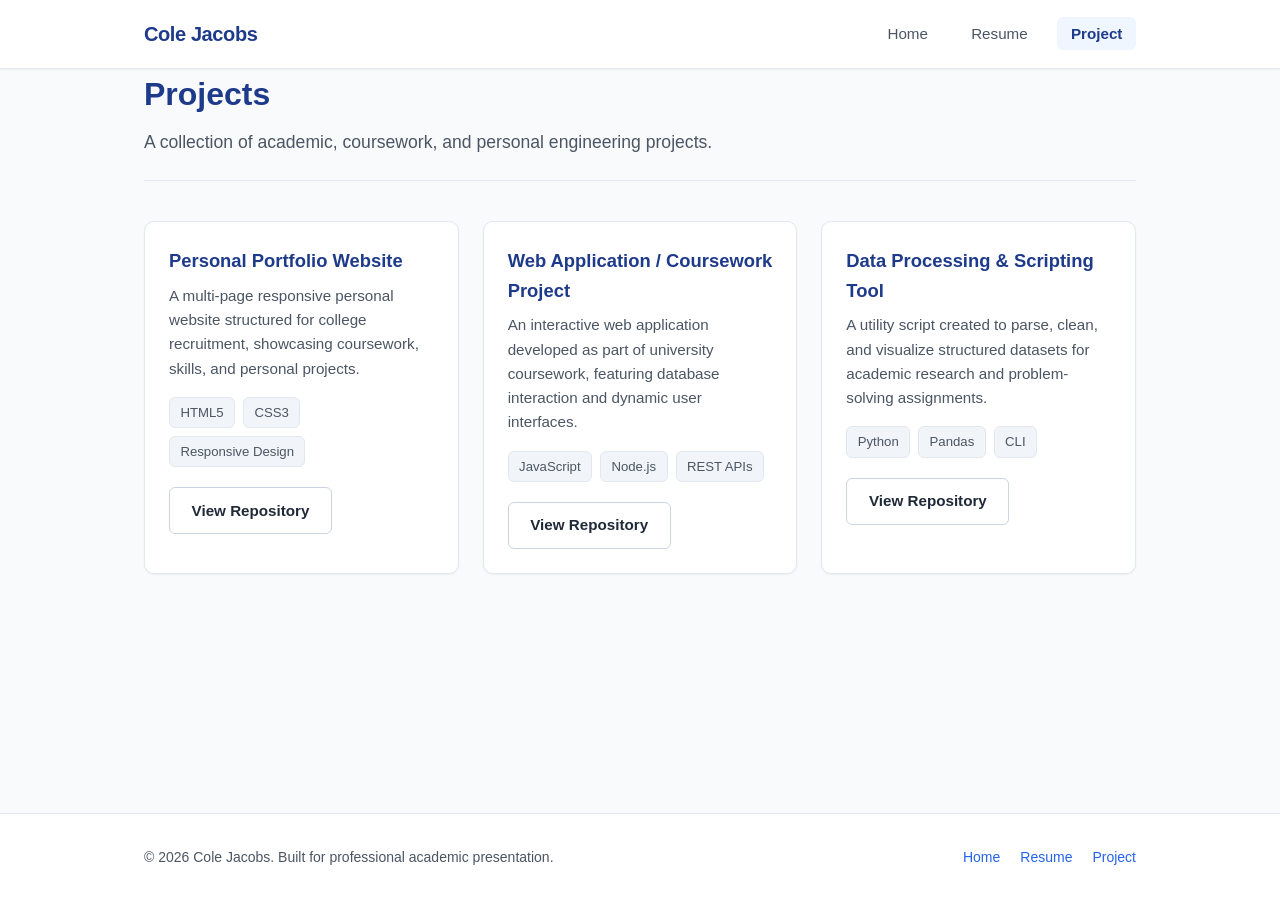
==== project.html @ 576747cd "Initial commit: basic structure for personal website" ====
<!DOCTYPE html>
<html lang="en">
<head>
  <meta charset="UTF-8">
  <meta name="viewport" content="width=device-width, initial-scale=1.0">
  <meta name="description" content="Projects and Portfolio of Cole Jacobs - Academic and personal projects.">
  <title>Projects | Cole Jacobs</title>
  <link rel="stylesheet" href="styles.css">
</head>
<body>

  <!-- Site Navigation Header -->
  <header class="site-header">
    <div class="container nav-container">
      <a href="index.html" class="site-logo">Cole Jacobs</a>
      <nav class="site-nav" aria-label="Main Navigation">
        <ul>
          <li><a href="index.html" class="nav-link">Home</a></li>
          <li><a href="resume.html" class="nav-link">Resume</a></li>
          <li><a href="project.html" class="nav-link active">Project</a></li>
        </ul>
      </nav>
    </div>
  </header>

  <!-- Main Content Area -->
  <main class="container">

    <!-- Page Header Intro -->
    <header class="page-intro">
      <h1>Projects</h1>
      <p>A collection of academic, coursework, and personal engineering projects.</p>
    </header>

    <!-- Projects Grid Section -->
    <section class="section">
      <div class="card-grid">

        <!-- Project 1 -->
        <article class="card">
          <h3>Personal Portfolio Website</h3>
          <p>
            A multi-page responsive personal website structured for college recruitment, showcasing coursework, skills, and personal projects.
          </p>
          <div class="skill-tags">
            <span class="badge">HTML5</span>
            <span class="badge">CSS3</span>
            <span class="badge">Responsive Design</span>
          </div>
          <div style="margin-top: 1.25rem;">
            <a href="https://github.com" target="_blank" rel="noopener noreferrer" class="btn btn-outline">View Repository</a>
          </div>
        </article>

        <!-- Project 2 -->
        <article class="card">
          <h3>Web Application / Coursework Project</h3>
          <p>
            An interactive web application developed as part of university coursework, featuring database interaction and dynamic user interfaces.
          </p>
          <div class="skill-tags">
            <span class="badge">JavaScript</span>
            <span class="badge">Node.js</span>
            <span class="badge">REST APIs</span>
          </div>
          <div style="margin-top: 1.25rem;">
            <a href="https://github.com" target="_blank" rel="noopener noreferrer" class="btn btn-outline">View Repository</a>
          </div>
        </article>

        <!-- Project 3 -->
        <article class="card">
          <h3>Data Processing & Scripting Tool</h3>
          <p>
            A utility script created to parse, clean, and visualize structured datasets for academic research and problem-solving assignments.
          </p>
          <div class="skill-tags">
            <span class="badge">Python</span>
            <span class="badge">Pandas</span>
            <span class="badge">CLI</span>
          </div>
          <div style="margin-top: 1.25rem;">
            <a href="https://github.com" target="_blank" rel="noopener noreferrer" class="btn btn-outline">View Repository</a>
          </div>
        </article>

      </div>
    </section>

  </main>

  <!-- Site Footer -->
  <footer class="site-footer">
    <div class="container footer-content">
      <p>&copy; 2026 Cole Jacobs. Built for professional academic presentation.</p>
      <ul class="footer-links">
        <li><a href="index.html">Home</a></li>
        <li><a href="resume.html">Resume</a></li>
        <li><a href="project.html">Project</a></li>
      </ul>
    </div>
  </footer>

</body>
</html>
---- styles.css ----
/* ==========================================================================
   Base & Design Tokens
   ========================================================================== */
:root {
  --color-primary: #1e3a8a;       /* Deep Navy */
  --color-primary-hover: #1d4ed8;
  --color-accent: #2563eb;        /* Royal Blue */
  --color-accent-subtle: #eff6ff;  /* Soft Blue Tint */
  --color-text-main: #1f2937;     /* Slate Dark */
  --color-text-muted: #4b5563;    /* Slate Gray */
  --color-bg-body: #f8fafc;       /* Light Slate */
  --color-bg-surface: #ffffff;    /* Card Surface */
  --color-border: #e2e8f0;        /* Subtle Border */
  --color-border-hover: #cbd5e1;

  --font-family: -apple-system, BlinkMacSystemFont, "Segoe UI", Roboto, "Helvetica Neue", Arial, sans-serif;
  
  --max-width: 1040px;
  --border-radius-sm: 6px;
  --border-radius-md: 10px;
  --border-radius-lg: 16px;
  
  --shadow-sm: 0 1px 2px 0 rgba(0, 0, 0, 0.05);
  --shadow-md: 0 4px 6px -1px rgba(0, 0, 0, 0.08), 0 2px 4px -2px rgba(0, 0, 0, 0.06);
  --shadow-lg: 0 10px 15px -3px rgba(0, 0, 0, 0.08), 0 4px 6px -4px rgba(0, 0, 0, 0.04);
  
  --transition: all 0.2s ease-in-out;
}

/* ==========================================================================
   Reset & Global Styles
   ========================================================================== */
*, *::before, *::after {
  box-sizing: border-box;
  margin: 0;
  padding: 0;
}

body {
  font-family: var(--font-family);
  background-color: var(--color-bg-body);
  color: var(--color-text-main);
  line-height: 1.6;
  min-height: 100vh;
  display: flex;
  flex-direction: column;
}

a {
  color: var(--color-accent);
  text-decoration: none;
  transition: var(--transition);
}

a:hover {
  color: var(--color-primary-hover);
  text-decoration: underline;
}

img {
  max-width: 100%;
  display: block;
}

/* ==========================================================================
   Layout Containers
   ========================================================================== */
.container {
  width: 100%;
  max-width: var(--max-width);
  margin: 0 auto;
  padding: 0 1.5rem;
}

main {
  flex: 1;
  padding: 2.5rem 0 4rem;
}

/* ==========================================================================
   Navigation Bar
   ========================================================================== */
.site-header {
  background-color: var(--color-bg-surface);
  border-bottom: 1px solid var(--color-border);
  position: sticky;
  top: 0;
  z-index: 100;
  box-shadow: var(--shadow-sm);
}

.nav-container {
  display: flex;
  align-items: center;
  justify-content: space-between;
  height: 4.25rem;
}

.site-logo {
  font-size: 1.25rem;
  font-weight: 700;
  color: var(--color-primary);
  letter-spacing: -0.02em;
}

.site-logo:hover {
  text-decoration: none;
  color: var(--color-accent);
}

.site-nav ul {
  display: flex;
  list-style: none;
  gap: 1rem;
}

.nav-link {
  font-weight: 500;
  font-size: 0.95rem;
  color: var(--color-text-muted);
  padding: 0.5rem 0.85rem;
  border-radius: var(--border-radius-sm);
  transition: var(--transition);
}

.nav-link:hover {
  color: var(--color-primary);
  background-color: var(--color-accent-subtle);
  text-decoration: none;
}

.nav-link.active {
  color: var(--color-primary);
  background-color: var(--color-accent-subtle);
  font-weight: 600;
}

/* ==========================================================================
   Page Headers & Sections
   ========================================================================== */
.page-intro {
  margin-bottom: 2.5rem;
  padding-bottom: 1.5rem;
  border-bottom: 1px solid var(--color-border);
}

.page-intro h1 {
  font-size: 2rem;
  color: var(--color-primary);
  margin-bottom: 0.5rem;
}

.page-intro p {
  color: var(--color-text-muted);
  font-size: 1.1rem;
}

.section {
  margin-bottom: 3.5rem;
}

.section:last-of-type {
  margin-bottom: 1rem;
}

.section-header {
  margin-bottom: 1.5rem;
}

.section-title {
  font-size: 1.5rem;
  font-weight: 700;
  color: var(--color-primary);
  position: relative;
  display: inline-block;
}

.section-subtitle {
  color: var(--color-text-muted);
  font-size: 0.95rem;
  margin-top: 0.25rem;
}

/* ==========================================================================
   Hero / Profile Section
   ========================================================================== */
.hero-card {
  background: var(--color-bg-surface);
  border: 1px solid var(--color-border);
  border-radius: var(--border-radius-lg);
  padding: 2.5rem;
  display: flex;
  flex-direction: column;
  gap: 1.25rem;
  box-shadow: var(--shadow-sm);
}

.hero-tag {
  display: inline-block;
  align-self: flex-start;
  font-size: 0.8rem;
  font-weight: 600;
  text-transform: uppercase;
  letter-spacing: 0.05em;
  color: var(--color-accent);
  background-color: var(--color-accent-subtle);
  padding: 0.25rem 0.75rem;
  border-radius: 999px;
}

.hero-title {
  font-size: 2.25rem;
  line-height: 1.2;
  font-weight: 800;
  color: var(--color-primary);
}

.hero-description {
  font-size: 1.125rem;
  color: var(--color-text-muted);
  max-width: 720px;
}

.hero-actions {
  display: flex;
  flex-wrap: wrap;
  gap: 0.85rem;
  margin-top: 0.5rem;
}

/* ==========================================================================
   Buttons
   ========================================================================== */
.btn {
  display: inline-flex;
  align-items: center;
  justify-content: center;
  font-weight: 600;
  font-size: 0.95rem;
  padding: 0.65rem 1.35rem;
  border-radius: var(--border-radius-sm);
  border: 1px solid transparent;
  cursor: pointer;
  transition: var(--transition);
  text-decoration: none;
}

.btn-primary {
  background-color: var(--color-primary);
  color: #ffffff;
}

.btn-primary:hover {
  background-color: var(--color-primary-hover);
  color: #ffffff;
  text-decoration: none;
}

.btn-outline {
  background-color: transparent;
  border-color: var(--color-border-hover);
  color: var(--color-text-main);
}

.btn-outline:hover {
  background-color: #f1f5f9;
  border-color: var(--color-text-muted);
  text-decoration: none;
}

/* ==========================================================================
   Grid & Card Layouts
   ========================================================================== */
.card-grid {
  display: grid;
  grid-template-columns: repeat(auto-fit, minmax(280px, 1fr));
  gap: 1.5rem;
}

.card {
  background-color: var(--color-bg-surface);
  border: 1px solid var(--color-border);
  border-radius: var(--border-radius-md);
  padding: 1.5rem;
  box-shadow: var(--shadow-sm);
  transition: var(--transition);
}

.card:hover {
  border-color: var(--color-border-hover);
  box-shadow: var(--shadow-md);
}

.card h3 {
  font-size: 1.15rem;
  color: var(--color-primary);
  margin-bottom: 0.5rem;
}

.card p {
  color: var(--color-text-muted);
  font-size: 0.95rem;
  margin-bottom: 1rem;
}

/* Skills Badges */
.skill-tags {
  display: flex;
  flex-wrap: wrap;
  gap: 0.5rem;
  margin-top: 0.75rem;
}

.badge {
  display: inline-block;
  font-size: 0.825rem;
  font-weight: 500;
  padding: 0.25rem 0.65rem;
  background-color: #f1f5f9;
  color: var(--color-text-muted);
  border: 1px solid var(--color-border);
  border-radius: var(--border-radius-sm);
}

/* ==========================================================================
   Timeline / Experience Cards
   ========================================================================== */
.timeline {
  display: flex;
  flex-direction: column;
  gap: 1.25rem;
}

.timeline-item {
  background: var(--color-bg-surface);
  border: 1px solid var(--color-border);
  border-radius: var(--border-radius-md);
  padding: 1.5rem;
  box-shadow: var(--shadow-sm);
}

.timeline-header {
  display: flex;
  justify-content: space-between;
  align-items: flex-start;
  flex-wrap: wrap;
  gap: 0.5rem;
  margin-bottom: 0.5rem;
}

.timeline-role {
  font-size: 1.1rem;
  font-weight: 700;
  color: var(--color-primary);
}

.timeline-company {
  font-size: 0.95rem;
  font-weight: 500;
  color: var(--color-accent);
}

.timeline-period {
  font-size: 0.85rem;
  color: var(--color-text-muted);
  background-color: #f8fafc;
  padding: 0.2rem 0.5rem;
  border-radius: var(--border-radius-sm);
  border: 1px solid var(--color-border);
}

.timeline-item ul {
  padding-left: 1.25rem;
  margin-top: 0.5rem;
  color: var(--color-text-muted);
  font-size: 0.95rem;
}

.timeline-item li {
  margin-bottom: 0.35rem;
}

/* ==========================================================================
   Contact Section
   ========================================================================== */
.contact-container {
  display: grid;
  grid-template-columns: repeat(auto-fit, minmax(240px, 1fr));
  gap: 1.25rem;
}

.contact-card {
  background: var(--color-bg-surface);
  border: 1px solid var(--color-border);
  border-radius: var(--border-radius-md);
  padding: 1.5rem;
  text-align: center;
  box-shadow: var(--shadow-sm);
}

.contact-card h3 {
  font-size: 1rem;
  color: var(--color-primary);
  margin-bottom: 0.25rem;
}

.contact-card p {
  font-size: 0.9rem;
  color: var(--color-text-muted);
  margin-bottom: 0.75rem;
}

/* ==========================================================================
   Footer
   ========================================================================== */
.site-footer {
  background-color: var(--color-bg-surface);
  border-top: 1px solid var(--color-border);
  padding: 2rem 0;
  margin-top: auto;
}

.footer-content {
  display: flex;
  justify-content: space-between;
  align-items: center;
  flex-wrap: wrap;
  gap: 1rem;
  font-size: 0.875rem;
  color: var(--color-text-muted);
}

.footer-links {
  display: flex;
  gap: 1.25rem;
  list-style: none;
}

/* ==========================================================================
   Responsive Breakpoints
   ========================================================================== */
@media (max-width: 640px) {
  .nav-container {
    flex-direction: column;
    height: auto;
    padding: 1rem 0;
    gap: 0.75rem;
  }

  .hero-card {
    padding: 1.5rem;
  }

  .hero-title {
    font-size: 1.75rem;
  }

  .timeline-header {
    flex-direction: column;
    align-items: flex-start;
  }

  .footer-content {
    flex-direction: column;
    text-align: center;
  }
}
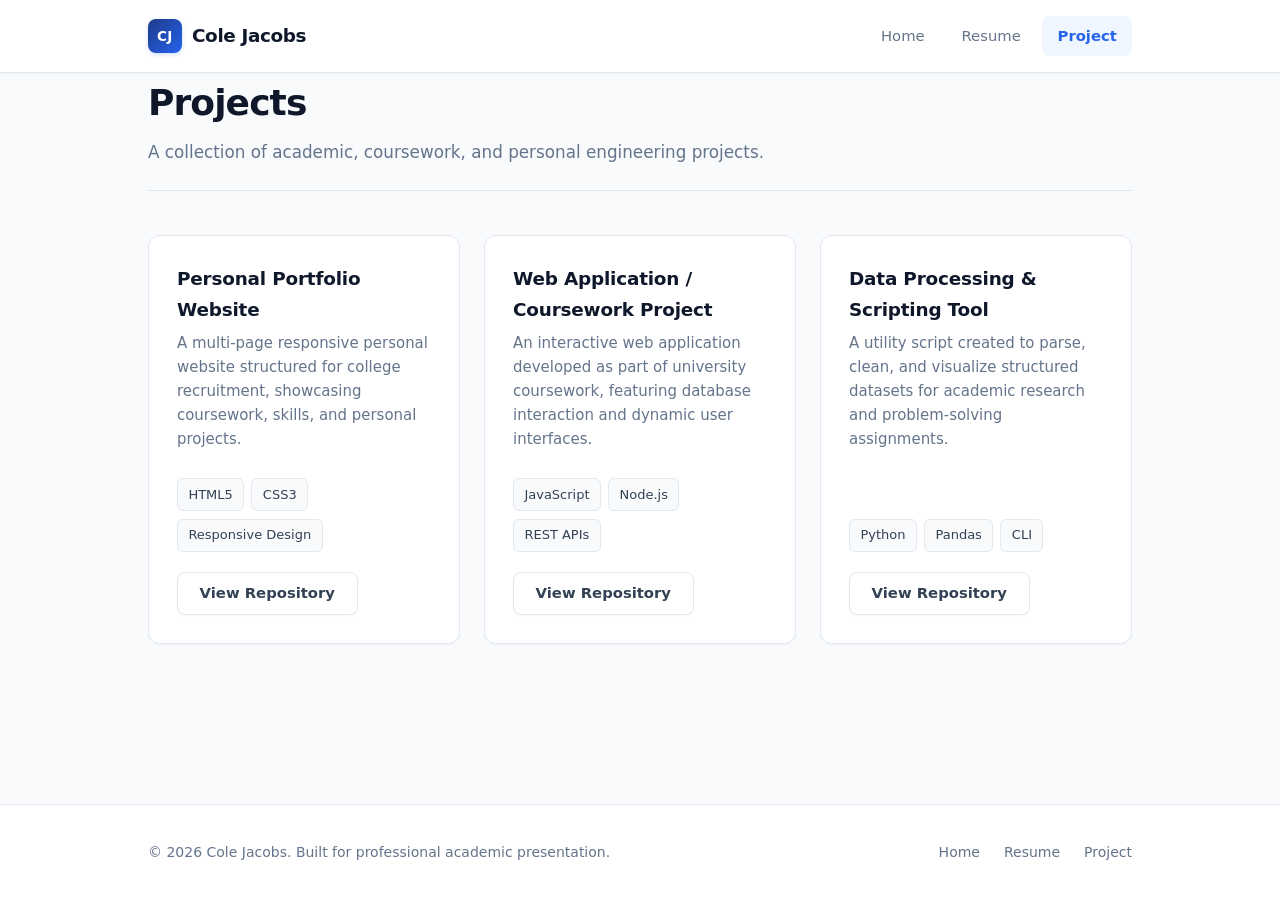
==== commit 43742ef7: "Improved website design and navigation" ====
--- a/project.html
+++ b/project.html
@@ -12,7 +12,10 @@
   <!-- Site Navigation Header -->
   <header class="site-header">
     <div class="container nav-container">
-      <a href="index.html" class="site-logo">Cole Jacobs</a>
+      <a href="index.html" class="site-logo">
+        <span class="logo-mark">CJ</span>
+        <span class="logo-text">Cole Jacobs</span>
+      </a>
       <nav class="site-nav" aria-label="Main Navigation">
         <ul>
           <li><a href="index.html" class="nav-link">Home</a></li>
--- a/styles.css
+++ b/styles.css
@@ -1,34 +1,52 @@
 /* ==========================================================================
-   Base & Design Tokens
+   Design Tokens & System Variables
    ========================================================================== */
 :root {
-  --color-primary: #1e3a8a;       /* Deep Navy */
-  --color-primary-hover: #1d4ed8;
-  --color-accent: #2563eb;        /* Royal Blue */
-  --color-accent-subtle: #eff6ff;  /* Soft Blue Tint */
-  --color-text-main: #1f2937;     /* Slate Dark */
-  --color-text-muted: #4b5563;    /* Slate Gray */
-  --color-bg-body: #f8fafc;       /* Light Slate */
-  --color-bg-surface: #ffffff;    /* Card Surface */
-  --color-border: #e2e8f0;        /* Subtle Border */
-  --color-border-hover: #cbd5e1;
-
-  --font-family: -apple-system, BlinkMacSystemFont, "Segoe UI", Roboto, "Helvetica Neue", Arial, sans-serif;
-  
+  /* Color Palette: Professional Deep Slate & Royal Navy */
+  --color-primary: #0f172a;           /* Deep Slate 900 for high-contrast headings */
+  --color-primary-brand: #1e3a8a;     /* Executive Navy */
+  --color-primary-hover: #1e40af;     /* Hover State */
+  --color-accent: #2563eb;            /* Modern Royal Blue */
+  --color-accent-hover: #1d4ed8;
+  --color-accent-subtle: #eff6ff;     /* Soft Blue Tint */
+  --color-accent-border: #bfdbfe;     /* Light Blue Border */
+  --color-status-active: #10b981;     /* Emerald Green */
+
+  /* Neutral Text & Surface Tones */
+  --color-text-main: #334155;         /* Slate 700 - Highly readable body */
+  --color-text-muted: #64748b;        /* Slate 500 - Secondary text */
+  --color-text-light: #94a3b8;        /* Slate 400 - Tertiary text */
+  --color-bg-body: #f8fafc;           /* Slate 50 - Fresh, subtle off-white */
+  --color-bg-surface: #ffffff;        /* Pure white for cards */
+  --color-bg-surface-subtle: #f1f5f9;  /* Slate 100 for tags/pills */
+  --color-border: #e2e8f0;            /* Slate 200 - Crisp borders */
+  --color-border-hover: #cbd5e1;      /* Slate 300 */
+
+  /* Typography Stack */
+  --font-family: system-ui, -apple-system, BlinkMacSystemFont, "Segoe UI", Roboto, "Inter", "Helvetica Neue", Arial, sans-serif;
+
+  /* Layout & Geometry */
   --max-width: 1040px;
-  --border-radius-sm: 6px;
-  --border-radius-md: 10px;
-  --border-radius-lg: 16px;
-  
-  --shadow-sm: 0 1px 2px 0 rgba(0, 0, 0, 0.05);
-  --shadow-md: 0 4px 6px -1px rgba(0, 0, 0, 0.08), 0 2px 4px -2px rgba(0, 0, 0, 0.06);
-  --shadow-lg: 0 10px 15px -3px rgba(0, 0, 0, 0.08), 0 4px 6px -4px rgba(0, 0, 0, 0.04);
-  
-  --transition: all 0.2s ease-in-out;
-}
-
-/* ==========================================================================
-   Reset & Global Styles
+  --border-radius-xs: 4px;
+  --border-radius-sm: 8px;
+  --border-radius-md: 12px;
+  --border-radius-lg: 18px;
+  --border-radius-full: 9999px;
+
+  /* Multi-Layered Natural Shadows */
+  --shadow-xs: 0 1px 2px 0 rgba(15, 23, 42, 0.04);
+  --shadow-sm: 0 1px 3px 0 rgba(15, 23, 42, 0.06), 0 1px 2px -1px rgba(15, 23, 42, 0.04);
+  --shadow-md: 0 4px 6px -1px rgba(15, 23, 42, 0.06), 0 2px 4px -2px rgba(15, 23, 42, 0.04);
+  --shadow-lg: 0 10px 15px -3px rgba(15, 23, 42, 0.06), 0 4px 6px -4px rgba(15, 23, 42, 0.03);
+  --shadow-hover: 0 12px 24px -4px rgba(15, 23, 42, 0.09), 0 4px 8px -3px rgba(15, 23, 42, 0.04);
+
+  /* Transitions */
+  --transition-fast: all 0.15s ease;
+  --transition: all 0.22s cubic-bezier(0.16, 1, 0.3, 1);
+}
+
+/* ==========================================================================
+   Reset & Global Base Styles
    ========================================================================== */
 *, *::before, *::after {
   box-sizing: border-box;
@@ -36,25 +54,37 @@
   padding: 0;
 }
 
+html {
+  scroll-behavior: smooth;
+  -webkit-text-size-adjust: 100%;
+}
+
 body {
   font-family: var(--font-family);
   background-color: var(--color-bg-body);
   color: var(--color-text-main);
-  line-height: 1.6;
+  line-height: 1.65;
   min-height: 100vh;
   display: flex;
   flex-direction: column;
+  -webkit-font-smoothing: antialiased;
+  -moz-osx-font-smoothing: grayscale;
+  text-rendering: optimizeLegibility;
 }
 
 a {
   color: var(--color-accent);
   text-decoration: none;
-  transition: var(--transition);
+  transition: var(--transition-fast);
 }
 
 a:hover {
   color: var(--color-primary-hover);
-  text-decoration: underline;
+}
+
+a:focus-visible, button:focus-visible {
+  outline: 2px solid var(--color-accent);
+  outline-offset: 2px;
 }
 
 img {
@@ -69,68 +99,95 @@
   width: 100%;
   max-width: var(--max-width);
   margin: 0 auto;
-  padding: 0 1.5rem;
+  padding: 0 1.75rem;
 }
 
 main {
   flex: 1;
-  padding: 2.5rem 0 4rem;
+  padding: 2.75rem 0 4.5rem;
 }
 
 /* ==========================================================================
    Navigation Bar
    ========================================================================== */
 .site-header {
-  background-color: var(--color-bg-surface);
+  background-color: rgba(255, 255, 255, 0.94);
+  backdrop-filter: blur(12px);
+  -webkit-backdrop-filter: blur(12px);
   border-bottom: 1px solid var(--color-border);
   position: sticky;
   top: 0;
   z-index: 100;
-  box-shadow: var(--shadow-sm);
+  box-shadow: 0 1px 3px rgba(15, 23, 42, 0.03);
+  transition: var(--transition);
 }
 
 .nav-container {
   display: flex;
   align-items: center;
   justify-content: space-between;
-  height: 4.25rem;
+  height: 4.5rem;
 }
 
 .site-logo {
-  font-size: 1.25rem;
+  display: inline-flex;
+  align-items: center;
+  gap: 0.65rem;
+  font-size: 1.15rem;
   font-weight: 700;
   color: var(--color-primary);
   letter-spacing: -0.02em;
+  text-decoration: none;
+  transition: var(--transition-fast);
 }
 
 .site-logo:hover {
-  text-decoration: none;
-  color: var(--color-accent);
+  color: var(--color-accent);
+  text-decoration: none;
+}
+
+.logo-mark {
+  display: inline-flex;
+  align-items: center;
+  justify-content: center;
+  width: 2.1rem;
+  height: 2.1rem;
+  background: linear-gradient(135deg, var(--color-primary-brand) 0%, var(--color-accent) 100%);
+  color: #ffffff;
+  font-size: 0.85rem;
+  font-weight: 700;
+  letter-spacing: 0.02em;
+  border-radius: var(--border-radius-sm);
+  box-shadow: 0 2px 4px rgba(37, 99, 235, 0.2);
+  flex-shrink: 0;
 }
 
 .site-nav ul {
   display: flex;
+  align-items: center;
   list-style: none;
-  gap: 1rem;
+  gap: 0.4rem;
 }
 
 .nav-link {
   font-weight: 500;
-  font-size: 0.95rem;
-  color: var(--color-text-muted);
-  padding: 0.5rem 0.85rem;
+  font-size: 0.925rem;
+  color: var(--color-text-muted);
+  padding: 0.5rem 0.95rem;
   border-radius: var(--border-radius-sm);
-  transition: var(--transition);
+  transition: var(--transition-fast);
+  display: inline-flex;
+  align-items: center;
 }
 
 .nav-link:hover {
   color: var(--color-primary);
-  background-color: var(--color-accent-subtle);
+  background-color: var(--color-bg-surface-subtle);
   text-decoration: none;
 }
 
 .nav-link.active {
-  color: var(--color-primary);
+  color: var(--color-accent);
   background-color: var(--color-accent-subtle);
   font-weight: 600;
 }
@@ -139,24 +196,26 @@
    Page Headers & Sections
    ========================================================================== */
 .page-intro {
-  margin-bottom: 2.5rem;
+  margin-bottom: 2.75rem;
   padding-bottom: 1.5rem;
   border-bottom: 1px solid var(--color-border);
 }
 
 .page-intro h1 {
-  font-size: 2rem;
-  color: var(--color-primary);
-  margin-bottom: 0.5rem;
+  font-size: 2.25rem;
+  font-weight: 800;
+  letter-spacing: -0.025em;
+  color: var(--color-primary);
+  margin-bottom: 0.4rem;
 }
 
 .page-intro p {
   color: var(--color-text-muted);
-  font-size: 1.1rem;
+  font-size: 1.05rem;
 }
 
 .section {
-  margin-bottom: 3.5rem;
+  margin-bottom: 4rem;
 }
 
 .section:last-of-type {
@@ -164,66 +223,96 @@
 }
 
 .section-header {
-  margin-bottom: 1.5rem;
+  margin-bottom: 1.75rem;
 }
 
 .section-title {
-  font-size: 1.5rem;
+  font-size: 1.625rem;
   font-weight: 700;
   color: var(--color-primary);
-  position: relative;
-  display: inline-block;
+  letter-spacing: -0.02em;
+  display: inline-flex;
+  align-items: center;
+  gap: 0.5rem;
 }
 
 .section-subtitle {
   color: var(--color-text-muted);
   font-size: 0.95rem;
-  margin-top: 0.25rem;
+  margin-top: 0.35rem;
 }
 
 /* ==========================================================================
    Hero / Profile Section
    ========================================================================== */
 .hero-card {
-  background: var(--color-bg-surface);
+  background: linear-gradient(150deg, #ffffff 0%, #ffffff 65%, #f4f8ff 100%);
   border: 1px solid var(--color-border);
   border-radius: var(--border-radius-lg);
-  padding: 2.5rem;
+  padding: 3.25rem 3rem;
   display: flex;
   flex-direction: column;
-  gap: 1.25rem;
+  gap: 1.35rem;
   box-shadow: var(--shadow-sm);
+  position: relative;
+  overflow: hidden;
+  transition: var(--transition);
+}
+
+.hero-card::after {
+  content: "";
+  position: absolute;
+  top: 0;
+  left: 0;
+  right: 0;
+  height: 3px;
+  background: linear-gradient(90deg, var(--color-primary-brand), var(--color-accent));
 }
 
 .hero-tag {
-  display: inline-block;
+  display: inline-flex;
+  align-items: center;
+  gap: 0.5rem;
   align-self: flex-start;
-  font-size: 0.8rem;
+  font-size: 0.775rem;
   font-weight: 600;
   text-transform: uppercase;
-  letter-spacing: 0.05em;
+  letter-spacing: 0.06em;
   color: var(--color-accent);
   background-color: var(--color-accent-subtle);
-  padding: 0.25rem 0.75rem;
-  border-radius: 999px;
+  border: 1px solid var(--color-accent-border);
+  padding: 0.35rem 0.85rem;
+  border-radius: var(--border-radius-full);
+}
+
+.status-dot {
+  width: 7px;
+  height: 7px;
+  border-radius: 50%;
+  background-color: var(--color-status-active);
+  display: inline-block;
+  box-shadow: 0 0 0 2px rgba(16, 185, 129, 0.25);
 }
 
 .hero-title {
-  font-size: 2.25rem;
-  line-height: 1.2;
+  font-size: clamp(2.1rem, 4vw, 2.85rem);
+  line-height: 1.15;
   font-weight: 800;
   color: var(--color-primary);
+  letter-spacing: -0.03em;
 }
 
 .hero-description {
   font-size: 1.125rem;
-  color: var(--color-text-muted);
-  max-width: 720px;
+  line-height: 1.7;
+  color: var(--color-text-muted);
+  max-width: 680px;
 }
 
 .hero-actions {
   display: flex;
   flex-wrap: wrap;
+  align-items: center;
   gap: 0.85rem;
   margin-top: 0.5rem;
 }
@@ -235,41 +324,60 @@
   display: inline-flex;
   align-items: center;
   justify-content: center;
+  gap: 0.45rem;
   font-weight: 600;
-  font-size: 0.95rem;
+  font-size: 0.925rem;
   padding: 0.65rem 1.35rem;
   border-radius: var(--border-radius-sm);
   border: 1px solid transparent;
   cursor: pointer;
   transition: var(--transition);
   text-decoration: none;
+  line-height: 1.4;
+  white-space: nowrap;
+}
+
+.btn svg {
+  flex-shrink: 0;
+  transition: transform 0.2s ease;
 }
 
 .btn-primary {
-  background-color: var(--color-primary);
+  background-color: var(--color-primary-brand);
   color: #ffffff;
+  box-shadow: 0 2px 4px rgba(30, 58, 138, 0.15);
 }
 
 .btn-primary:hover {
   background-color: var(--color-primary-hover);
   color: #ffffff;
   text-decoration: none;
+  transform: translateY(-1px);
+  box-shadow: 0 6px 12px rgba(30, 58, 138, 0.25);
+}
+
+.btn-primary:hover svg {
+  transform: translateX(2px);
 }
 
 .btn-outline {
-  background-color: transparent;
+  background-color: #ffffff;
+  border-color: var(--color-border);
+  color: var(--color-text-main);
+  box-shadow: var(--shadow-xs);
+}
+
+.btn-outline:hover {
+  background-color: var(--color-bg-surface-subtle);
   border-color: var(--color-border-hover);
-  color: var(--color-text-main);
-}
-
-.btn-outline:hover {
-  background-color: #f1f5f9;
-  border-color: var(--color-text-muted);
-  text-decoration: none;
-}
-
-/* ==========================================================================
-   Grid & Card Layouts
+  color: var(--color-primary);
+  text-decoration: none;
+  transform: translateY(-1px);
+  box-shadow: var(--shadow-sm);
+}
+
+/* ==========================================================================
+   Card Layouts & Skills Grid
    ========================================================================== */
 .card-grid {
   display: grid;
@@ -281,45 +389,71 @@
   background-color: var(--color-bg-surface);
   border: 1px solid var(--color-border);
   border-radius: var(--border-radius-md);
-  padding: 1.5rem;
-  box-shadow: var(--shadow-sm);
+  padding: 1.75rem;
+  box-shadow: var(--shadow-xs);
   transition: var(--transition);
+  display: flex;
+  flex-direction: column;
 }
 
 .card:hover {
   border-color: var(--color-border-hover);
-  box-shadow: var(--shadow-md);
+  box-shadow: var(--shadow-hover);
+  transform: translateY(-2px);
+}
+
+.card-icon {
+  width: 2.35rem;
+  height: 2.35rem;
+  display: inline-flex;
+  align-items: center;
+  justify-content: center;
+  background-color: var(--color-accent-subtle);
+  color: var(--color-accent);
+  border-radius: var(--border-radius-sm);
+  margin-bottom: 1.1rem;
 }
 
 .card h3 {
   font-size: 1.15rem;
-  color: var(--color-primary);
-  margin-bottom: 0.5rem;
+  font-weight: 700;
+  color: var(--color-primary);
+  margin-bottom: 0.45rem;
+  letter-spacing: -0.01em;
 }
 
 .card p {
   color: var(--color-text-muted);
-  font-size: 0.95rem;
-  margin-bottom: 1rem;
+  font-size: 0.935rem;
+  line-height: 1.6;
+  margin-bottom: 1.15rem;
 }
 
 /* Skills Badges */
 .skill-tags {
   display: flex;
   flex-wrap: wrap;
-  gap: 0.5rem;
-  margin-top: 0.75rem;
+  gap: 0.45rem;
+  margin-top: auto;
+  padding-top: 0.5rem;
 }
 
 .badge {
   display: inline-block;
-  font-size: 0.825rem;
+  font-size: 0.8125rem;
   font-weight: 500;
-  padding: 0.25rem 0.65rem;
+  padding: 0.3rem 0.65rem;
+  background-color: #f8fafc;
+  color: #334155;
+  border: 1px solid var(--color-border);
+  border-radius: 6px;
+  transition: var(--transition-fast);
+}
+
+.badge:hover {
   background-color: #f1f5f9;
-  color: var(--color-text-muted);
-  border: 1px solid var(--color-border);
-  border-radius: var(--border-radius-sm);
+  border-color: var(--color-border-hover);
+  color: var(--color-primary);
 }
 
 /* ==========================================================================
@@ -328,15 +462,24 @@
 .timeline {
   display: flex;
   flex-direction: column;
-  gap: 1.25rem;
+  gap: 1.35rem;
 }
 
 .timeline-item {
   background: var(--color-bg-surface);
   border: 1px solid var(--color-border);
+  border-left: 3px solid var(--color-accent);
   border-radius: var(--border-radius-md);
-  padding: 1.5rem;
-  box-shadow: var(--shadow-sm);
+  padding: 1.75rem;
+  box-shadow: var(--shadow-xs);
+  transition: var(--transition);
+}
+
+.timeline-item:hover {
+  border-color: var(--color-border-hover);
+  border-left-color: var(--color-primary-brand);
+  box-shadow: var(--shadow-hover);
+  transform: translateY(-2px);
 }
 
 .timeline-header {
@@ -344,40 +487,49 @@
   justify-content: space-between;
   align-items: flex-start;
   flex-wrap: wrap;
-  gap: 0.5rem;
-  margin-bottom: 0.5rem;
+  gap: 0.65rem;
+  margin-bottom: 0.85rem;
 }
 
 .timeline-role {
-  font-size: 1.1rem;
+  font-size: 1.125rem;
   font-weight: 700;
   color: var(--color-primary);
+  letter-spacing: -0.01em;
 }
 
 .timeline-company {
-  font-size: 0.95rem;
-  font-weight: 500;
-  color: var(--color-accent);
+  display: inline-block;
+  font-size: 0.925rem;
+  font-weight: 600;
+  color: var(--color-accent);
+  margin-top: 0.15rem;
 }
 
 .timeline-period {
-  font-size: 0.85rem;
-  color: var(--color-text-muted);
-  background-color: #f8fafc;
-  padding: 0.2rem 0.5rem;
+  font-size: 0.8125rem;
+  font-weight: 600;
+  color: var(--color-text-muted);
+  background-color: var(--color-bg-surface-subtle);
+  padding: 0.25rem 0.65rem;
   border-radius: var(--border-radius-sm);
   border: 1px solid var(--color-border);
+  white-space: nowrap;
 }
 
 .timeline-item ul {
   padding-left: 1.25rem;
-  margin-top: 0.5rem;
-  color: var(--color-text-muted);
-  font-size: 0.95rem;
+  color: var(--color-text-muted);
+  font-size: 0.935rem;
+  line-height: 1.65;
 }
 
 .timeline-item li {
-  margin-bottom: 0.35rem;
+  margin-bottom: 0.45rem;
+}
+
+.timeline-item li:last-child {
+  margin-bottom: 0;
 }
 
 /* ==========================================================================
@@ -386,37 +538,72 @@
 .contact-container {
   display: grid;
   grid-template-columns: repeat(auto-fit, minmax(240px, 1fr));
-  gap: 1.25rem;
+  gap: 1.5rem;
 }
 
 .contact-card {
   background: var(--color-bg-surface);
   border: 1px solid var(--color-border);
   border-radius: var(--border-radius-md);
-  padding: 1.5rem;
+  padding: 1.85rem 1.5rem;
   text-align: center;
-  box-shadow: var(--shadow-sm);
+  box-shadow: var(--shadow-xs);
+  transition: var(--transition);
+  display: flex;
+  flex-direction: column;
+  align-items: center;
+}
+
+.contact-card:hover {
+  border-color: var(--color-border-hover);
+  box-shadow: var(--shadow-hover);
+  transform: translateY(-2px);
+}
+
+.contact-icon {
+  width: 2.75rem;
+  height: 2.75rem;
+  display: inline-flex;
+  align-items: center;
+  justify-content: center;
+  background-color: var(--color-accent-subtle);
+  color: var(--color-accent);
+  border-radius: 50%;
+  margin-bottom: 0.85rem;
+  transition: var(--transition);
+}
+
+.contact-card:hover .contact-icon {
+  background-color: var(--color-primary-brand);
+  color: #ffffff;
 }
 
 .contact-card h3 {
-  font-size: 1rem;
-  color: var(--color-primary);
-  margin-bottom: 0.25rem;
+  font-size: 1.05rem;
+  font-weight: 700;
+  color: var(--color-primary);
+  margin-bottom: 0.35rem;
 }
 
 .contact-card p {
   font-size: 0.9rem;
-  color: var(--color-text-muted);
-  margin-bottom: 0.75rem;
-}
-
-/* ==========================================================================
-   Footer
+  line-height: 1.5;
+  color: var(--color-text-muted);
+  margin-bottom: 1.25rem;
+  flex-grow: 1;
+}
+
+.contact-card .btn {
+  width: 100%;
+}
+
+/* ==========================================================================
+   Site Footer
    ========================================================================== */
 .site-footer {
   background-color: var(--color-bg-surface);
   border-top: 1px solid var(--color-border);
-  padding: 2rem 0;
+  padding: 2.25rem 0;
   margin-top: auto;
 }
 
@@ -425,15 +612,26 @@
   justify-content: space-between;
   align-items: center;
   flex-wrap: wrap;
-  gap: 1rem;
+  gap: 1.25rem;
   font-size: 0.875rem;
   color: var(--color-text-muted);
 }
 
 .footer-links {
   display: flex;
-  gap: 1.25rem;
+  gap: 1.5rem;
   list-style: none;
+}
+
+.footer-links a {
+  color: var(--color-text-muted);
+  font-weight: 500;
+  transition: var(--transition-fast);
+}
+
+.footer-links a:hover {
+  color: var(--color-accent);
+  text-decoration: none;
 }
 
 /* ==========================================================================
@@ -444,15 +642,33 @@
     flex-direction: column;
     height: auto;
     padding: 1rem 0;
-    gap: 0.75rem;
+    gap: 0.85rem;
+  }
+
+  .site-nav ul {
+    gap: 0.25rem;
+  }
+
+  .nav-link {
+    padding: 0.4rem 0.75rem;
+    font-size: 0.875rem;
   }
 
   .hero-card {
-    padding: 1.5rem;
+    padding: 2rem 1.5rem;
   }
 
   .hero-title {
-    font-size: 1.75rem;
+    font-size: 1.85rem;
+  }
+
+  .hero-actions {
+    flex-direction: column;
+    align-items: stretch;
+  }
+
+  .hero-actions .btn {
+    width: 100%;
   }
 
   .timeline-header {
@@ -463,5 +679,6 @@
   .footer-content {
     flex-direction: column;
     text-align: center;
-  }
-}
+    gap: 1rem;
+  }
+}
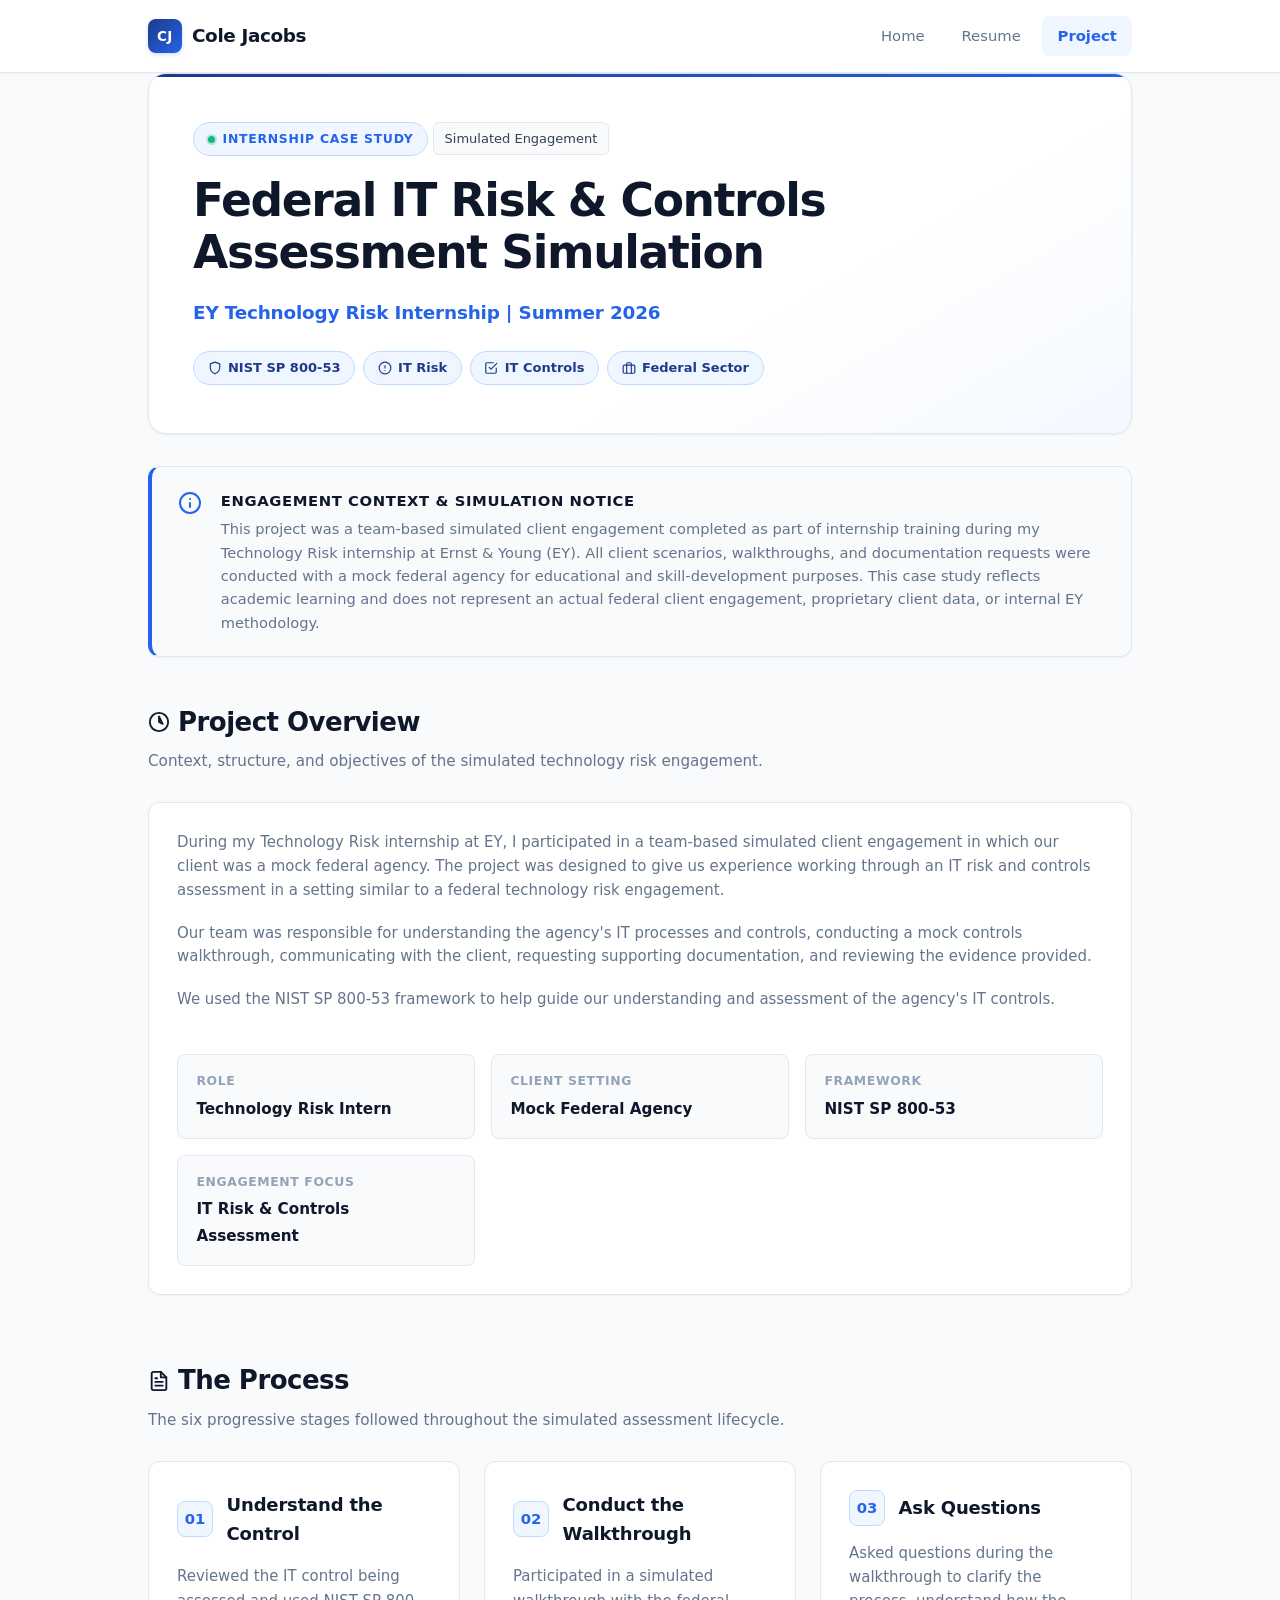
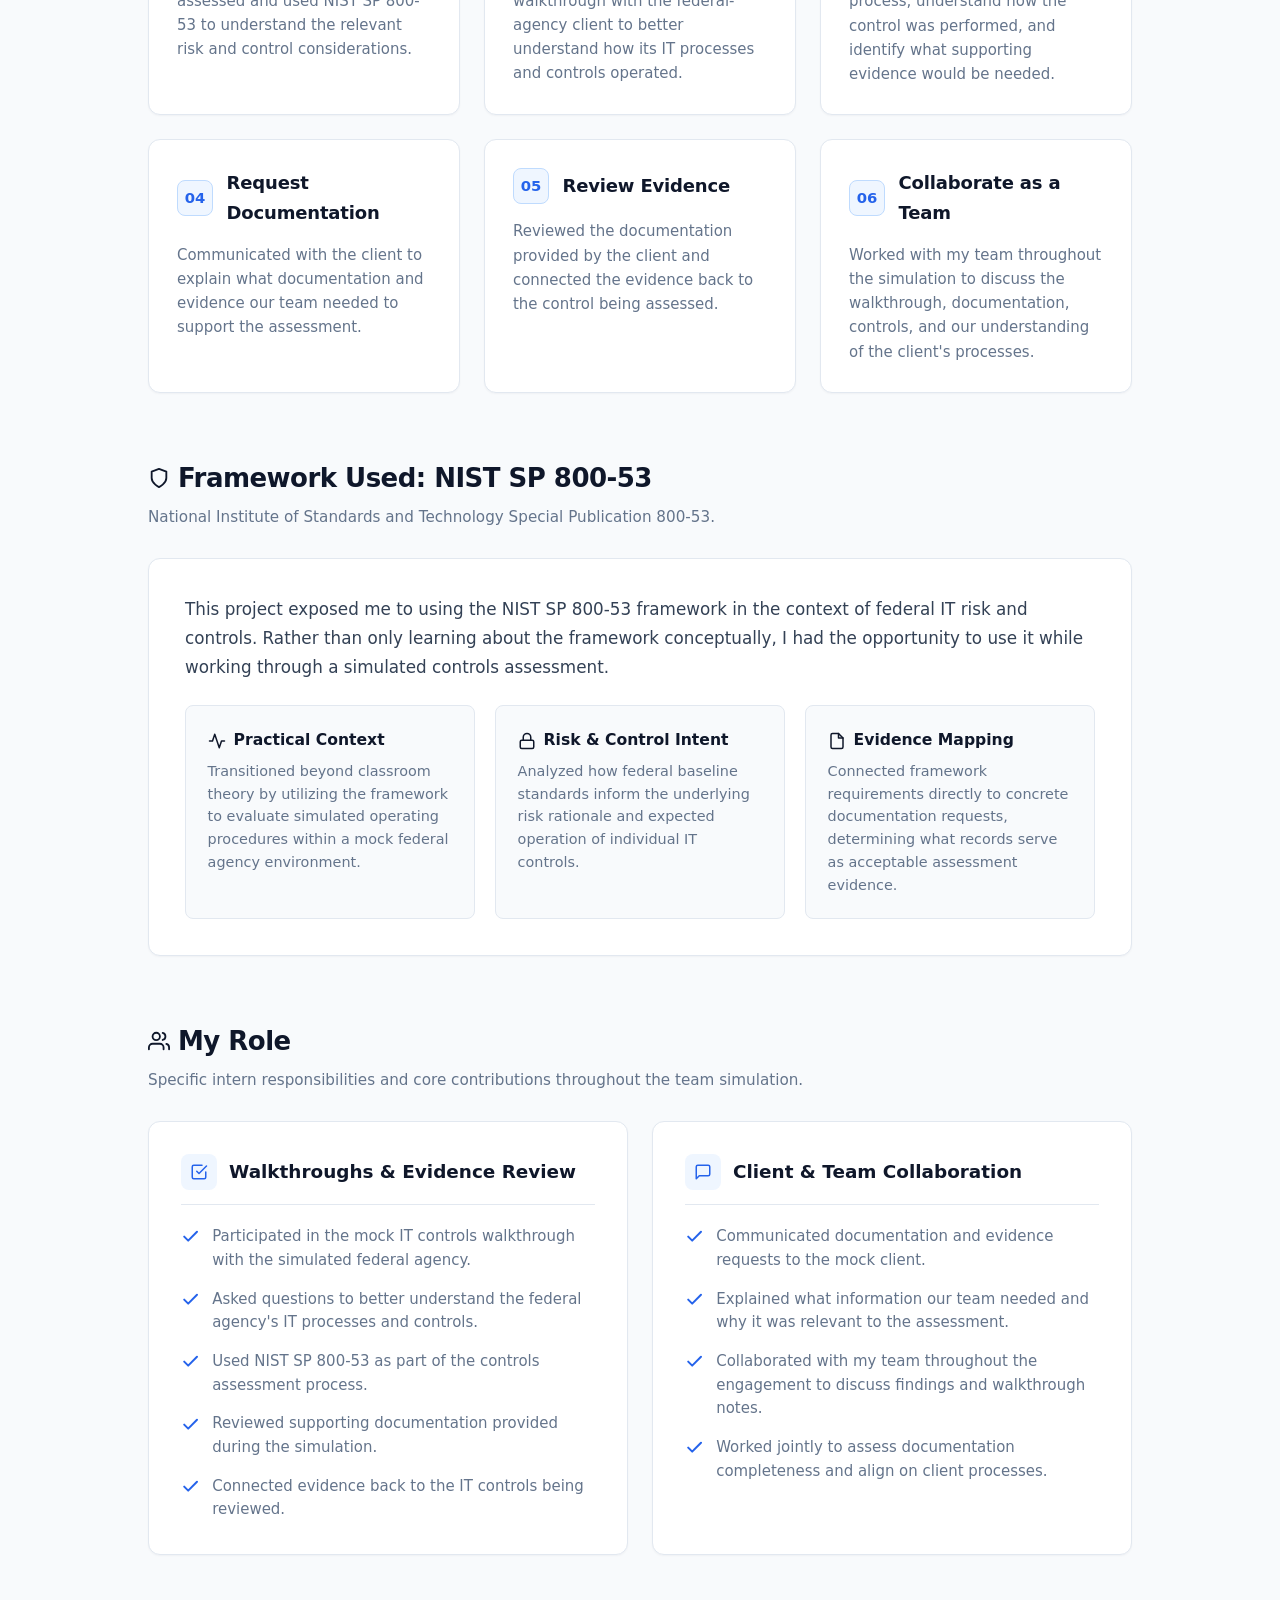
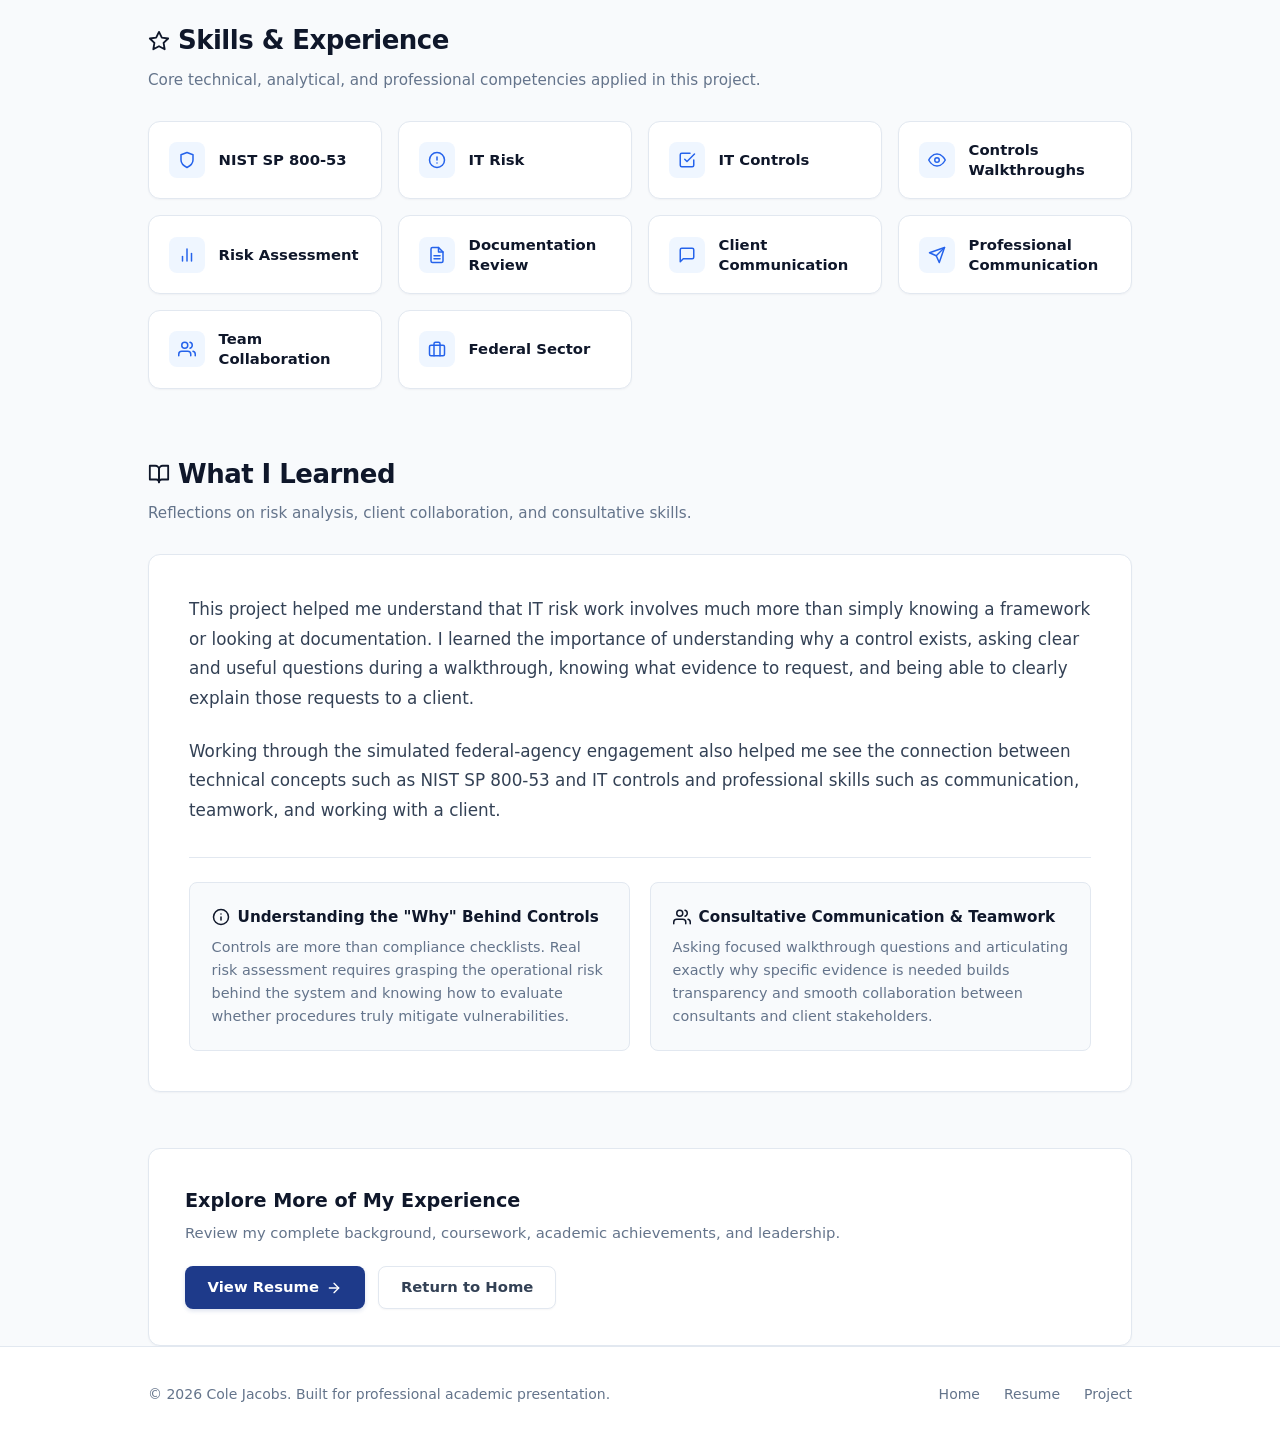
==== commit 081b30f3: "Added federal IT risk project case study" ====
--- a/project.html
+++ b/project.html
@@ -3,8 +3,8 @@
 <head>
   <meta charset="UTF-8">
   <meta name="viewport" content="width=device-width, initial-scale=1.0">
-  <meta name="description" content="Projects and Portfolio of Cole Jacobs - Academic and personal projects.">
-  <title>Projects | Cole Jacobs</title>
+  <meta name="description" content="Case study on a simulated Federal IT Risk & Controls Assessment completed during Cole Jacobs' Summer 2026 Technology Risk Internship at EY.">
+  <title>Federal IT Risk &amp; Controls Assessment Simulation | Cole Jacobs</title>
   <link rel="stylesheet" href="styles.css">
 </head>
 <body>
@@ -29,66 +29,551 @@
   <!-- Main Content Area -->
   <main class="container">
 
-    <!-- Page Header Intro -->
-    <header class="page-intro">
-      <h1>Projects</h1>
-      <p>A collection of academic, coursework, and personal engineering projects.</p>
+    <!-- Project Introduction Hero -->
+    <header class="case-study-hero">
+      <div class="case-study-meta-top">
+        <span class="hero-tag">
+          <span class="status-dot" aria-hidden="true"></span>
+          Internship Case Study
+        </span>
+        <span class="badge">Simulated Engagement</span>
+      </div>
+      <h1 class="hero-title">Federal IT Risk &amp; Controls Assessment Simulation</h1>
+      <p class="case-study-subtitle">EY Technology Risk Internship | Summer 2026</p>
+      
+      <div class="case-study-tags" aria-label="Project tags">
+        <span class="case-study-tag">
+          <svg width="14" height="14" viewBox="0 0 24 24" fill="none" stroke="currentColor" stroke-width="2" stroke-linecap="round" stroke-linejoin="round" aria-hidden="true">
+            <path d="M12 22s8-4 8-10V5l-8-3-8 3v7c0 6 8 10 8 10z"></path>
+          </svg>
+          NIST SP 800-53
+        </span>
+        <span class="case-study-tag">
+          <svg width="14" height="14" viewBox="0 0 24 24" fill="none" stroke="currentColor" stroke-width="2" stroke-linecap="round" stroke-linejoin="round" aria-hidden="true">
+            <circle cx="12" cy="12" r="10"></circle>
+            <line x1="12" y1="8" x2="12" y2="12"></line>
+            <line x1="12" y1="16" x2="12.01" y2="16"></line>
+          </svg>
+          IT Risk
+        </span>
+        <span class="case-study-tag">
+          <svg width="14" height="14" viewBox="0 0 24 24" fill="none" stroke="currentColor" stroke-width="2" stroke-linecap="round" stroke-linejoin="round" aria-hidden="true">
+            <polyline points="9 11 12 14 22 4"></polyline>
+            <path d="M21 12v7a2 2 0 0 1-2 2H5a2 2 0 0 1-2-2V5a2 2 0 0 1 2-2h11"></path>
+          </svg>
+          IT Controls
+        </span>
+        <span class="case-study-tag">
+          <svg width="14" height="14" viewBox="0 0 24 24" fill="none" stroke="currentColor" stroke-width="2" stroke-linecap="round" stroke-linejoin="round" aria-hidden="true">
+            <rect x="2" y="7" width="20" height="14" rx="2" ry="2"></rect>
+            <path d="M16 21V5a2 2 0 0 0-2-2h-4a2 2 0 0 0-2 2v16"></path>
+          </svg>
+          Federal Sector
+        </span>
+      </div>
     </header>
 
-    <!-- Projects Grid Section -->
-    <section class="section">
-      <div class="card-grid">
-
-        <!-- Project 1 -->
-        <article class="card">
-          <h3>Personal Portfolio Website</h3>
+    <!-- Prominent Simulation Notice / Disclaimer -->
+    <aside class="notice-card" aria-label="Academic and Simulation Disclosure">
+      <div class="notice-icon" aria-hidden="true">
+        <svg width="24" height="24" viewBox="0 0 24 24" fill="none" stroke="currentColor" stroke-width="2" stroke-linecap="round" stroke-linejoin="round">
+          <circle cx="12" cy="12" r="10"></circle>
+          <line x1="12" y1="16" x2="12" y2="12"></line>
+          <line x1="12" y1="8" x2="12.01" y2="8"></line>
+        </svg>
+      </div>
+      <div class="notice-content">
+        <h4>Engagement Context &amp; Simulation Notice</h4>
+        <p>
+          This project was a team-based simulated client engagement completed as part of internship training during my Technology Risk internship at Ernst &amp; Young (EY). All client scenarios, walkthroughs, and documentation requests were conducted with a mock federal agency for educational and skill-development purposes. This case study reflects academic learning and does not represent an actual federal client engagement, proprietary client data, or internal EY methodology.
+        </p>
+      </div>
+    </aside>
+
+    <!-- Project Overview Section -->
+    <section id="overview" class="section">
+      <div class="section-header">
+        <h2 class="section-title">
+          <svg width="22" height="22" viewBox="0 0 24 24" fill="none" stroke="currentColor" stroke-width="2" stroke-linecap="round" stroke-linejoin="round" aria-hidden="true">
+            <circle cx="12" cy="12" r="10"></circle>
+            <polygon points="12 6 12 12 16 14"></polygon>
+          </svg>
+          Project Overview
+        </h2>
+        <p class="section-subtitle">Context, structure, and objectives of the simulated technology risk engagement.</p>
+      </div>
+
+      <div class="card">
+        <p>
+          During my Technology Risk internship at EY, I participated in a team-based simulated client engagement in which our client was a mock federal agency. The project was designed to give us experience working through an IT risk and controls assessment in a setting similar to a federal technology risk engagement.
+        </p>
+        <p>
+          Our team was responsible for understanding the agency's IT processes and controls, conducting a mock controls walkthrough, communicating with the client, requesting supporting documentation, and reviewing the evidence provided.
+        </p>
+        <p>
+          We used the NIST SP 800-53 framework to help guide our understanding and assessment of the agency's IT controls.
+        </p>
+
+        <div class="meta-grid">
+          <div class="meta-item">
+            <span class="meta-item-label">Role</span>
+            <span class="meta-item-value">Technology Risk Intern</span>
+          </div>
+          <div class="meta-item">
+            <span class="meta-item-label">Client Setting</span>
+            <span class="meta-item-value">Mock Federal Agency</span>
+          </div>
+          <div class="meta-item">
+            <span class="meta-item-label">Framework</span>
+            <span class="meta-item-value">NIST SP 800-53</span>
+          </div>
+          <div class="meta-item">
+            <span class="meta-item-label">Engagement Focus</span>
+            <span class="meta-item-value">IT Risk &amp; Controls Assessment</span>
+          </div>
+        </div>
+      </div>
+    </section>
+
+    <!-- The Process Section -->
+    <section id="process" class="section">
+      <div class="section-header">
+        <h2 class="section-title">
+          <svg width="22" height="22" viewBox="0 0 24 24" fill="none" stroke="currentColor" stroke-width="2" stroke-linecap="round" stroke-linejoin="round" aria-hidden="true">
+            <path d="M14 2H6a2 2 0 0 0-2 2v16a2 2 0 0 0 2 2h12a2 2 0 0 0 2-2V8z"></path>
+            <polyline points="14 2 14 8 20 8"></polyline>
+            <line x1="16" y1="13" x2="8" y2="13"></line>
+            <line x1="16" y1="17" x2="8" y2="17"></line>
+            <polyline points="10 9 9 9 8 9"></polyline>
+          </svg>
+          The Process
+        </h2>
+        <p class="section-subtitle">The six progressive stages followed throughout the simulated assessment lifecycle.</p>
+      </div>
+
+      <div class="process-grid">
+
+        <!-- Stage 1 -->
+        <article class="process-card">
+          <div class="process-card-header">
+            <span class="process-num">01</span>
+            <h3>Understand the Control</h3>
+          </div>
           <p>
-            A multi-page responsive personal website structured for college recruitment, showcasing coursework, skills, and personal projects.
+            Reviewed the IT control being assessed and used NIST SP 800-53 to understand the relevant risk and control considerations.
           </p>
-          <div class="skill-tags">
-            <span class="badge">HTML5</span>
-            <span class="badge">CSS3</span>
-            <span class="badge">Responsive Design</span>
-          </div>
-          <div style="margin-top: 1.25rem;">
-            <a href="https://github.com" target="_blank" rel="noopener noreferrer" class="btn btn-outline">View Repository</a>
-          </div>
         </article>
 
-        <!-- Project 2 -->
-        <article class="card">
-          <h3>Web Application / Coursework Project</h3>
+        <!-- Stage 2 -->
+        <article class="process-card">
+          <div class="process-card-header">
+            <span class="process-num">02</span>
+            <h3>Conduct the Walkthrough</h3>
+          </div>
           <p>
-            An interactive web application developed as part of university coursework, featuring database interaction and dynamic user interfaces.
+            Participated in a simulated walkthrough with the federal-agency client to better understand how its IT processes and controls operated.
           </p>
-          <div class="skill-tags">
-            <span class="badge">JavaScript</span>
-            <span class="badge">Node.js</span>
-            <span class="badge">REST APIs</span>
-          </div>
-          <div style="margin-top: 1.25rem;">
-            <a href="https://github.com" target="_blank" rel="noopener noreferrer" class="btn btn-outline">View Repository</a>
-          </div>
         </article>
 
-        <!-- Project 3 -->
-        <article class="card">
-          <h3>Data Processing & Scripting Tool</h3>
+        <!-- Stage 3 -->
+        <article class="process-card">
+          <div class="process-card-header">
+            <span class="process-num">03</span>
+            <h3>Ask Questions</h3>
+          </div>
           <p>
-            A utility script created to parse, clean, and visualize structured datasets for academic research and problem-solving assignments.
+            Asked questions during the walkthrough to clarify the process, understand how the control was performed, and identify what supporting evidence would be needed.
           </p>
-          <div class="skill-tags">
-            <span class="badge">Python</span>
-            <span class="badge">Pandas</span>
-            <span class="badge">CLI</span>
-          </div>
-          <div style="margin-top: 1.25rem;">
-            <a href="https://github.com" target="_blank" rel="noopener noreferrer" class="btn btn-outline">View Repository</a>
-          </div>
         </article>
 
+        <!-- Stage 4 -->
+        <article class="process-card">
+          <div class="process-card-header">
+            <span class="process-num">04</span>
+            <h3>Request Documentation</h3>
+          </div>
+          <p>
+            Communicated with the client to explain what documentation and evidence our team needed to support the assessment.
+          </p>
+        </article>
+
+        <!-- Stage 5 -->
+        <article class="process-card">
+          <div class="process-card-header">
+            <span class="process-num">05</span>
+            <h3>Review Evidence</h3>
+          </div>
+          <p>
+            Reviewed the documentation provided by the client and connected the evidence back to the control being assessed.
+          </p>
+        </article>
+
+        <!-- Stage 6 -->
+        <article class="process-card">
+          <div class="process-card-header">
+            <span class="process-num">06</span>
+            <h3>Collaborate as a Team</h3>
+          </div>
+          <p>
+            Worked with my team throughout the simulation to discuss the walkthrough, documentation, controls, and our understanding of the client's processes.
+          </p>
+        </article>
+
       </div>
     </section>
+
+    <!-- Framework Used Section -->
+    <section id="framework" class="section">
+      <div class="section-header">
+        <h2 class="section-title">
+          <svg width="22" height="22" viewBox="0 0 24 24" fill="none" stroke="currentColor" stroke-width="2" stroke-linecap="round" stroke-linejoin="round" aria-hidden="true">
+            <path d="M12 22s8-4 8-10V5l-8-3-8 3v7c0 6 8 10 8 10z"></path>
+          </svg>
+          Framework Used: NIST SP 800-53
+        </h2>
+        <p class="section-subtitle">National Institute of Standards and Technology Special Publication 800-53.</p>
+      </div>
+
+      <div class="framework-card">
+        <p class="framework-lead">
+          This project exposed me to using the NIST SP 800-53 framework in the context of federal IT risk and controls. Rather than only learning about the framework conceptually, I had the opportunity to use it while working through a simulated controls assessment.
+        </p>
+
+        <div class="framework-highlights">
+          <div class="framework-mini-card">
+            <h4>
+              <svg width="18" height="18" viewBox="0 0 24 24" fill="none" stroke="currentColor" stroke-width="2" stroke-linecap="round" stroke-linejoin="round" aria-hidden="true">
+                <polyline points="22 12 18 12 15 21 9 3 6 12 2 12"></polyline>
+              </svg>
+              Practical Context
+            </h4>
+            <p>
+              Transitioned beyond classroom theory by utilizing the framework to evaluate simulated operating procedures within a mock federal agency environment.
+            </p>
+          </div>
+
+          <div class="framework-mini-card">
+            <h4>
+              <svg width="18" height="18" viewBox="0 0 24 24" fill="none" stroke="currentColor" stroke-width="2" stroke-linecap="round" stroke-linejoin="round" aria-hidden="true">
+                <rect x="3" y="11" width="18" height="11" rx="2" ry="2"></rect>
+                <path d="M7 11V7a5 5 0 0 1 10 0v4"></path>
+              </svg>
+              Risk &amp; Control Intent
+            </h4>
+            <p>
+              Analyzed how federal baseline standards inform the underlying risk rationale and expected operation of individual IT controls.
+            </p>
+          </div>
+
+          <div class="framework-mini-card">
+            <h4>
+              <svg width="18" height="18" viewBox="0 0 24 24" fill="none" stroke="currentColor" stroke-width="2" stroke-linecap="round" stroke-linejoin="round" aria-hidden="true">
+                <path d="M14 2H6a2 2 0 0 0-2 2v16a2 2 0 0 0 2 2h12a2 2 0 0 0 2-2V8z"></path>
+                <polyline points="14 2 14 8 20 8"></polyline>
+              </svg>
+              Evidence Mapping
+            </h4>
+            <p>
+              Connected framework requirements directly to concrete documentation requests, determining what records serve as acceptable assessment evidence.
+            </p>
+          </div>
+        </div>
+      </div>
+    </section>
+
+    <!-- My Role Section -->
+    <section id="role" class="section">
+      <div class="section-header">
+        <h2 class="section-title">
+          <svg width="22" height="22" viewBox="0 0 24 24" fill="none" stroke="currentColor" stroke-width="2" stroke-linecap="round" stroke-linejoin="round" aria-hidden="true">
+            <path d="M17 21v-2a4 4 0 0 0-4-4H5a4 4 0 0 0-4 4v2"></path>
+            <circle cx="9" cy="7" r="4"></circle>
+            <path d="M23 21v-2a4 4 0 0 0-3-3.87"></path>
+            <path d="M16 3.13a4 4 0 0 1 0 7.75"></path>
+          </svg>
+          My Role
+        </h2>
+        <p class="section-subtitle">Specific intern responsibilities and core contributions throughout the team simulation.</p>
+      </div>
+
+      <div class="role-grid">
+
+        <div class="role-card">
+          <div class="role-card-header">
+            <div class="role-card-icon" aria-hidden="true">
+              <svg width="18" height="18" viewBox="0 0 24 24" fill="none" stroke="currentColor" stroke-width="2" stroke-linecap="round" stroke-linejoin="round">
+                <polyline points="9 11 12 14 22 4"></polyline>
+                <path d="M21 12v7a2 2 0 0 1-2 2H5a2 2 0 0 1-2-2V5a2 2 0 0 1 2-2h11"></path>
+              </svg>
+            </div>
+            <h3>Walkthroughs &amp; Evidence Review</h3>
+          </div>
+          <ul class="role-checklist">
+            <li>
+              <svg class="role-check-icon" viewBox="0 0 24 24" fill="none" stroke="currentColor" stroke-width="2.5" stroke-linecap="round" stroke-linejoin="round" aria-hidden="true">
+                <polyline points="20 6 9 17 4 12"></polyline>
+              </svg>
+              <span>Participated in the mock IT controls walkthrough with the simulated federal agency.</span>
+            </li>
+            <li>
+              <svg class="role-check-icon" viewBox="0 0 24 24" fill="none" stroke="currentColor" stroke-width="2.5" stroke-linecap="round" stroke-linejoin="round" aria-hidden="true">
+                <polyline points="20 6 9 17 4 12"></polyline>
+              </svg>
+              <span>Asked questions to better understand the federal agency's IT processes and controls.</span>
+            </li>
+            <li>
+              <svg class="role-check-icon" viewBox="0 0 24 24" fill="none" stroke="currentColor" stroke-width="2.5" stroke-linecap="round" stroke-linejoin="round" aria-hidden="true">
+                <polyline points="20 6 9 17 4 12"></polyline>
+              </svg>
+              <span>Used NIST SP 800-53 as part of the controls assessment process.</span>
+            </li>
+            <li>
+              <svg class="role-check-icon" viewBox="0 0 24 24" fill="none" stroke="currentColor" stroke-width="2.5" stroke-linecap="round" stroke-linejoin="round" aria-hidden="true">
+                <polyline points="20 6 9 17 4 12"></polyline>
+              </svg>
+              <span>Reviewed supporting documentation provided during the simulation.</span>
+            </li>
+            <li>
+              <svg class="role-check-icon" viewBox="0 0 24 24" fill="none" stroke="currentColor" stroke-width="2.5" stroke-linecap="round" stroke-linejoin="round" aria-hidden="true">
+                <polyline points="20 6 9 17 4 12"></polyline>
+              </svg>
+              <span>Connected evidence back to the IT controls being reviewed.</span>
+            </li>
+          </ul>
+        </div>
+
+        <div class="role-card">
+          <div class="role-card-header">
+            <div class="role-card-icon" aria-hidden="true">
+              <svg width="18" height="18" viewBox="0 0 24 24" fill="none" stroke="currentColor" stroke-width="2" stroke-linecap="round" stroke-linejoin="round">
+                <path d="M21 15a2 2 0 0 1-2 2H7l-4 4V5a2 2 0 0 1 2-2h14a2 2 0 0 1 2 2z"></path>
+              </svg>
+            </div>
+            <h3>Client &amp; Team Collaboration</h3>
+          </div>
+          <ul class="role-checklist">
+            <li>
+              <svg class="role-check-icon" viewBox="0 0 24 24" fill="none" stroke="currentColor" stroke-width="2.5" stroke-linecap="round" stroke-linejoin="round" aria-hidden="true">
+                <polyline points="20 6 9 17 4 12"></polyline>
+              </svg>
+              <span>Communicated documentation and evidence requests to the mock client.</span>
+            </li>
+            <li>
+              <svg class="role-check-icon" viewBox="0 0 24 24" fill="none" stroke="currentColor" stroke-width="2.5" stroke-linecap="round" stroke-linejoin="round" aria-hidden="true">
+                <polyline points="20 6 9 17 4 12"></polyline>
+              </svg>
+              <span>Explained what information our team needed and why it was relevant to the assessment.</span>
+            </li>
+            <li>
+              <svg class="role-check-icon" viewBox="0 0 24 24" fill="none" stroke="currentColor" stroke-width="2.5" stroke-linecap="round" stroke-linejoin="round" aria-hidden="true">
+                <polyline points="20 6 9 17 4 12"></polyline>
+              </svg>
+              <span>Collaborated with my team throughout the engagement to discuss findings and walkthrough notes.</span>
+            </li>
+            <li>
+              <svg class="role-check-icon" viewBox="0 0 24 24" fill="none" stroke="currentColor" stroke-width="2.5" stroke-linecap="round" stroke-linejoin="round" aria-hidden="true">
+                <polyline points="20 6 9 17 4 12"></polyline>
+              </svg>
+              <span>Worked jointly to assess documentation completeness and align on client processes.</span>
+            </li>
+          </ul>
+        </div>
+
+      </div>
+    </section>
+
+    <!-- Skills & Experience Section -->
+    <section id="skills" class="section">
+      <div class="section-header">
+        <h2 class="section-title">
+          <svg width="22" height="22" viewBox="0 0 24 24" fill="none" stroke="currentColor" stroke-width="2" stroke-linecap="round" stroke-linejoin="round" aria-hidden="true">
+            <polygon points="12 2 15.09 8.26 22 9.27 17 14.14 18.18 21.02 12 17.77 5.82 21.02 7 14.14 2 9.27 8.91 8.26 12 2"></polygon>
+          </svg>
+          Skills &amp; Experience
+        </h2>
+        <p class="section-subtitle">Core technical, analytical, and professional competencies applied in this project.</p>
+      </div>
+
+      <div class="skills-showcase">
+
+        <div class="skill-pill-card">
+          <div class="skill-pill-icon" aria-hidden="true">
+            <svg width="18" height="18" viewBox="0 0 24 24" fill="none" stroke="currentColor" stroke-width="2" stroke-linecap="round" stroke-linejoin="round">
+              <path d="M12 22s8-4 8-10V5l-8-3-8 3v7c0 6 8 10 8 10z"></path>
+            </svg>
+          </div>
+          <span class="skill-pill-text">NIST SP 800-53</span>
+        </div>
+
+        <div class="skill-pill-card">
+          <div class="skill-pill-icon" aria-hidden="true">
+            <svg width="18" height="18" viewBox="0 0 24 24" fill="none" stroke="currentColor" stroke-width="2" stroke-linecap="round" stroke-linejoin="round">
+              <circle cx="12" cy="12" r="10"></circle>
+              <line x1="12" y1="8" x2="12" y2="12"></line>
+              <line x1="12" y1="16" x2="12.01" y2="16"></line>
+            </svg>
+          </div>
+          <span class="skill-pill-text">IT Risk</span>
+        </div>
+
+        <div class="skill-pill-card">
+          <div class="skill-pill-icon" aria-hidden="true">
+            <svg width="18" height="18" viewBox="0 0 24 24" fill="none" stroke="currentColor" stroke-width="2" stroke-linecap="round" stroke-linejoin="round">
+              <polyline points="9 11 12 14 22 4"></polyline>
+              <path d="M21 12v7a2 2 0 0 1-2 2H5a2 2 0 0 1-2-2V5a2 2 0 0 1 2-2h11"></path>
+            </svg>
+          </div>
+          <span class="skill-pill-text">IT Controls</span>
+        </div>
+
+        <div class="skill-pill-card">
+          <div class="skill-pill-icon" aria-hidden="true">
+            <svg width="18" height="18" viewBox="0 0 24 24" fill="none" stroke="currentColor" stroke-width="2" stroke-linecap="round" stroke-linejoin="round">
+              <path d="M1 12s4-8 11-8 11 8 11 8-4 8-11 8-11-8-11-8z"></path>
+              <circle cx="12" cy="12" r="3"></circle>
+            </svg>
+          </div>
+          <span class="skill-pill-text">Controls Walkthroughs</span>
+        </div>
+
+        <div class="skill-pill-card">
+          <div class="skill-pill-icon" aria-hidden="true">
+            <svg width="18" height="18" viewBox="0 0 24 24" fill="none" stroke="currentColor" stroke-width="2" stroke-linecap="round" stroke-linejoin="round">
+              <line x1="18" y1="20" x2="18" y2="10"></line>
+              <line x1="12" y1="20" x2="12" y2="4"></line>
+              <line x1="6" y1="20" x2="6" y2="14"></line>
+            </svg>
+          </div>
+          <span class="skill-pill-text">Risk Assessment</span>
+        </div>
+
+        <div class="skill-pill-card">
+          <div class="skill-pill-icon" aria-hidden="true">
+            <svg width="18" height="18" viewBox="0 0 24 24" fill="none" stroke="currentColor" stroke-width="2" stroke-linecap="round" stroke-linejoin="round">
+              <path d="M14 2H6a2 2 0 0 0-2 2v16a2 2 0 0 0 2 2h12a2 2 0 0 0 2-2V8z"></path>
+              <polyline points="14 2 14 8 20 8"></polyline>
+              <line x1="16" y1="13" x2="8" y2="13"></line>
+              <line x1="16" y1="17" x2="8" y2="17"></line>
+            </svg>
+          </div>
+          <span class="skill-pill-text">Documentation Review</span>
+        </div>
+
+        <div class="skill-pill-card">
+          <div class="skill-pill-icon" aria-hidden="true">
+            <svg width="18" height="18" viewBox="0 0 24 24" fill="none" stroke="currentColor" stroke-width="2" stroke-linecap="round" stroke-linejoin="round">
+              <path d="M21 15a2 2 0 0 1-2 2H7l-4 4V5a2 2 0 0 1 2-2h14a2 2 0 0 1 2 2z"></path>
+            </svg>
+          </div>
+          <span class="skill-pill-text">Client Communication</span>
+        </div>
+
+        <div class="skill-pill-card">
+          <div class="skill-pill-icon" aria-hidden="true">
+            <svg width="18" height="18" viewBox="0 0 24 24" fill="none" stroke="currentColor" stroke-width="2" stroke-linecap="round" stroke-linejoin="round">
+              <path d="M22 2L11 13"></path>
+              <polygon points="22 2 15 22 11 13 2 9 22 2"></polygon>
+            </svg>
+          </div>
+          <span class="skill-pill-text">Professional Communication</span>
+        </div>
+
+        <div class="skill-pill-card">
+          <div class="skill-pill-icon" aria-hidden="true">
+            <svg width="18" height="18" viewBox="0 0 24 24" fill="none" stroke="currentColor" stroke-width="2" stroke-linecap="round" stroke-linejoin="round">
+              <path d="M17 21v-2a4 4 0 0 0-4-4H5a4 4 0 0 0-4 4v2"></path>
+              <circle cx="9" cy="7" r="4"></circle>
+              <path d="M23 21v-2a4 4 0 0 0-3-3.87"></path>
+              <path d="M16 3.13a4 4 0 0 1 0 7.75"></path>
+            </svg>
+          </div>
+          <span class="skill-pill-text">Team Collaboration</span>
+        </div>
+
+        <div class="skill-pill-card">
+          <div class="skill-pill-icon" aria-hidden="true">
+            <svg width="18" height="18" viewBox="0 0 24 24" fill="none" stroke="currentColor" stroke-width="2" stroke-linecap="round" stroke-linejoin="round">
+              <rect x="2" y="7" width="20" height="14" rx="2" ry="2"></rect>
+              <path d="M16 21V5a2 2 0 0 0-2-2h-4a2 2 0 0 0-2 2v16"></path>
+            </svg>
+          </div>
+          <span class="skill-pill-text">Federal Sector</span>
+        </div>
+
+      </div>
+    </section>
+
+    <!-- What I Learned Section -->
+    <section id="learnings" class="section">
+      <div class="section-header">
+        <h2 class="section-title">
+          <svg width="22" height="22" viewBox="0 0 24 24" fill="none" stroke="currentColor" stroke-width="2" stroke-linecap="round" stroke-linejoin="round" aria-hidden="true">
+            <path d="M2 3h6a4 4 0 0 1 4 4v14a3 3 0 0 0-3-3H2z"></path>
+            <path d="M22 3h-6a4 4 0 0 0-4 4v14a3 3 0 0 1 3-3h7z"></path>
+          </svg>
+          What I Learned
+        </h2>
+        <p class="section-subtitle">Reflections on risk analysis, client collaboration, and consultative skills.</p>
+      </div>
+
+      <div class="reflection-card">
+        <p class="reflection-quote">
+          This project helped me understand that IT risk work involves much more than simply knowing a framework or looking at documentation. I learned the importance of understanding why a control exists, asking clear and useful questions during a walkthrough, knowing what evidence to request, and being able to clearly explain those requests to a client.
+        </p>
+        <p class="reflection-quote">
+          Working through the simulated federal-agency engagement also helped me see the connection between technical concepts such as NIST SP 800-53 and IT controls and professional skills such as communication, teamwork, and working with a client.
+        </p>
+
+        <div class="reflection-pillars">
+          <div class="reflection-pillar">
+            <h4>
+              <svg width="18" height="18" viewBox="0 0 24 24" fill="none" stroke="currentColor" stroke-width="2" stroke-linecap="round" stroke-linejoin="round" aria-hidden="true">
+                <circle cx="12" cy="12" r="10"></circle>
+                <line x1="12" y1="16" x2="12" y2="12"></line>
+                <line x1="12" y1="8" x2="12.01" y2="8"></line>
+              </svg>
+              Understanding the "Why" Behind Controls
+            </h4>
+            <p>
+              Controls are more than compliance checklists. Real risk assessment requires grasping the operational risk behind the system and knowing how to evaluate whether procedures truly mitigate vulnerabilities.
+            </p>
+          </div>
+
+          <div class="reflection-pillar">
+            <h4>
+              <svg width="18" height="18" viewBox="0 0 24 24" fill="none" stroke="currentColor" stroke-width="2" stroke-linecap="round" stroke-linejoin="round" aria-hidden="true">
+                <path d="M17 21v-2a4 4 0 0 0-4-4H5a4 4 0 0 0-4 4v2"></path>
+                <circle cx="9" cy="7" r="4"></circle>
+                <path d="M23 21v-2a4 4 0 0 0-3-3.87"></path>
+                <path d="M16 3.13a4 4 0 0 1 0 7.75"></path>
+              </svg>
+              Consultative Communication &amp; Teamwork
+            </h4>
+            <p>
+              Asking focused walkthrough questions and articulating exactly why specific evidence is needed builds transparency and smooth collaboration between consultants and client stakeholders.
+            </p>
+          </div>
+        </div>
+      </div>
+    </section>
+
+    <!-- Case Study Navigation Footer Callout -->
+    <nav class="case-study-nav" aria-label="Page navigation">
+      <div class="case-study-nav-text">
+        <h3>Explore More of My Experience</h3>
+        <p>Review my complete background, coursework, academic achievements, and leadership.</p>
+      </div>
+      <div class="case-study-nav-actions">
+        <a href="resume.html" class="btn btn-primary">
+          View Resume
+          <svg width="16" height="16" viewBox="0 0 24 24" fill="none" stroke="currentColor" stroke-width="2" stroke-linecap="round" stroke-linejoin="round" aria-hidden="true">
+            <line x1="5" y1="12" x2="19" y2="12"></line>
+            <polyline points="12 5 19 12 12 19"></polyline>
+          </svg>
+        </a>
+        <a href="index.html" class="btn btn-outline">Return to Home</a>
+      </div>
+    </nav>
 
   </main>
 
--- a/styles.css
+++ b/styles.css
@@ -429,6 +429,10 @@
   margin-bottom: 1.15rem;
 }
 
+.card p:last-child {
+  margin-bottom: 0;
+}
+
 /* Skills Badges */
 .skill-tags {
   display: flex;
@@ -533,6 +537,51 @@
 }
 
 /* ==========================================================================
+   Honors & Awards & Extended Resume Helpers
+   ========================================================================== */
+.honors-list {
+  list-style: disc;
+  padding-left: 1.25rem;
+  color: var(--color-text-main);
+  display: flex;
+  flex-direction: column;
+  gap: 0.75rem;
+}
+
+.honors-list li {
+  font-size: 0.95rem;
+  line-height: 1.6;
+  color: var(--color-text-muted);
+}
+
+.honors-list li strong {
+  color: var(--color-primary);
+  font-weight: 600;
+}
+
+.resume-contact-bar {
+  margin-top: 1.25rem;
+  display: flex;
+  flex-wrap: wrap;
+  gap: 0.85rem 1.75rem;
+  font-size: 0.925rem;
+  color: var(--color-text-muted);
+}
+
+.resume-contact-bar strong {
+  color: var(--color-primary);
+}
+
+.resume-contact-bar a {
+  color: var(--color-accent);
+}
+
+.resume-contact-bar a:hover {
+  color: var(--color-primary-hover);
+  text-decoration: underline;
+}
+
+/* ==========================================================================
    Contact Section
    ========================================================================== */
 .contact-container {
@@ -681,4 +730,461 @@
     text-align: center;
     gap: 1rem;
   }
-}
+
+  .case-study-hero {
+    padding: 2.25rem 1.5rem;
+  }
+
+  .case-study-hero .hero-title {
+    font-size: 1.85rem;
+  }
+
+  .meta-grid {
+    grid-template-columns: 1fr;
+  }
+
+  .case-study-nav {
+    flex-direction: column;
+    align-items: flex-start;
+  }
+
+  .case-study-nav-actions {
+    width: 100%;
+  }
+
+  .case-study-nav-actions .btn {
+    width: 100%;
+  }
+}
+
+/* ==========================================================================
+   Project Case Study Specific Components
+   ========================================================================== */
+.case-study-hero {
+  background: linear-gradient(150deg, #ffffff 0%, #ffffff 65%, #f4f8ff 100%);
+  border: 1px solid var(--color-border);
+  border-radius: var(--border-radius-lg);
+  padding: 3rem 2.75rem;
+  display: flex;
+  flex-direction: column;
+  gap: 1.15rem;
+  box-shadow: var(--shadow-sm);
+  position: relative;
+  overflow: hidden;
+  margin-bottom: 2rem;
+}
+
+.case-study-hero::after {
+  content: "";
+  position: absolute;
+  top: 0;
+  left: 0;
+  right: 0;
+  height: 3px;
+  background: linear-gradient(90deg, var(--color-primary-brand), var(--color-accent));
+}
+
+.case-study-subtitle {
+  font-size: 1.15rem;
+  font-weight: 600;
+  color: var(--color-accent);
+  letter-spacing: -0.01em;
+}
+
+.case-study-tags {
+  display: flex;
+  flex-wrap: wrap;
+  gap: 0.5rem;
+  margin-top: 0.25rem;
+}
+
+.case-study-tag {
+  display: inline-flex;
+  align-items: center;
+  gap: 0.4rem;
+  font-size: 0.8125rem;
+  font-weight: 600;
+  color: var(--color-primary-brand);
+  background-color: var(--color-accent-subtle);
+  border: 1px solid var(--color-accent-border);
+  padding: 0.35rem 0.85rem;
+  border-radius: var(--border-radius-full);
+}
+
+/* Simulation Disclaimer Callout */
+.notice-card {
+  background-color: #f8fafc;
+  border: 1px solid var(--color-border);
+  border-left: 4px solid var(--color-accent);
+  border-radius: var(--border-radius-md);
+  padding: 1.35rem 1.6rem;
+  margin-bottom: 2.75rem;
+  display: flex;
+  align-items: flex-start;
+  gap: 1.1rem;
+  box-shadow: var(--shadow-xs);
+}
+
+.notice-icon {
+  flex-shrink: 0;
+  width: 1.6rem;
+  height: 1.6rem;
+  color: var(--color-accent);
+  margin-top: 0.15rem;
+}
+
+.notice-content h4 {
+  font-size: 0.925rem;
+  font-weight: 700;
+  color: var(--color-primary);
+  margin-bottom: 0.25rem;
+  text-transform: uppercase;
+  letter-spacing: 0.04em;
+}
+
+.notice-content p {
+  font-size: 0.915rem;
+  color: var(--color-text-muted);
+  line-height: 1.6;
+  margin: 0;
+}
+
+/* Overview Meta Cards */
+.meta-grid {
+  display: grid;
+  grid-template-columns: repeat(auto-fit, minmax(220px, 1fr));
+  gap: 1rem;
+  margin-top: 1.5rem;
+}
+
+.meta-item {
+  background-color: var(--color-bg-body);
+  border: 1px solid var(--color-border);
+  border-radius: var(--border-radius-sm);
+  padding: 1rem 1.15rem;
+}
+
+.meta-item-label {
+  font-size: 0.775rem;
+  font-weight: 700;
+  text-transform: uppercase;
+  letter-spacing: 0.05em;
+  color: var(--color-text-light);
+  display: block;
+  margin-bottom: 0.25rem;
+}
+
+.meta-item-value {
+  font-size: 0.95rem;
+  font-weight: 600;
+  color: var(--color-primary);
+}
+
+/* Process Timeline / Cards Grid */
+.process-grid {
+  display: grid;
+  grid-template-columns: repeat(auto-fit, minmax(310px, 1fr));
+  gap: 1.5rem;
+}
+
+.process-card {
+  background-color: var(--color-bg-surface);
+  border: 1px solid var(--color-border);
+  border-radius: var(--border-radius-md);
+  padding: 1.75rem;
+  box-shadow: var(--shadow-xs);
+  transition: var(--transition);
+  display: flex;
+  flex-direction: column;
+}
+
+.process-card:hover {
+  border-color: var(--color-border-hover);
+  box-shadow: var(--shadow-hover);
+  transform: translateY(-2px);
+}
+
+.process-card-header {
+  display: flex;
+  align-items: center;
+  gap: 0.85rem;
+  margin-bottom: 0.95rem;
+}
+
+.process-num {
+  width: 2.25rem;
+  height: 2.25rem;
+  border-radius: var(--border-radius-sm);
+  background-color: var(--color-accent-subtle);
+  color: var(--color-accent);
+  font-weight: 700;
+  font-size: 0.925rem;
+  display: inline-flex;
+  align-items: center;
+  justify-content: center;
+  flex-shrink: 0;
+  border: 1px solid var(--color-accent-border);
+}
+
+.process-card h3 {
+  font-size: 1.125rem;
+  font-weight: 700;
+  color: var(--color-primary);
+  margin: 0;
+  letter-spacing: -0.01em;
+}
+
+.process-card p {
+  color: var(--color-text-muted);
+  font-size: 0.935rem;
+  line-height: 1.62;
+  margin: 0;
+}
+
+/* Framework Spotlight Card */
+.framework-card {
+  background: var(--color-bg-surface);
+  border: 1px solid var(--color-border);
+  border-radius: var(--border-radius-md);
+  padding: 2.25rem;
+  box-shadow: var(--shadow-xs);
+  display: flex;
+  flex-direction: column;
+  gap: 1.5rem;
+}
+
+.framework-lead {
+  font-size: 1.05rem;
+  line-height: 1.7;
+  color: var(--color-text-main);
+  margin: 0;
+}
+
+.framework-highlights {
+  display: grid;
+  grid-template-columns: repeat(auto-fit, minmax(280px, 1fr));
+  gap: 1.25rem;
+}
+
+.framework-mini-card {
+  background-color: var(--color-bg-body);
+  border: 1px solid var(--color-border);
+  border-radius: var(--border-radius-sm);
+  padding: 1.35rem;
+}
+
+.framework-mini-card h4 {
+  font-size: 0.975rem;
+  font-weight: 700;
+  color: var(--color-primary);
+  margin-bottom: 0.4rem;
+  display: flex;
+  align-items: center;
+  gap: 0.5rem;
+}
+
+.framework-mini-card p {
+  font-size: 0.9rem;
+  color: var(--color-text-muted);
+  line-height: 1.58;
+  margin: 0;
+}
+
+/* My Role Grid */
+.role-grid {
+  display: grid;
+  grid-template-columns: repeat(auto-fit, minmax(320px, 1fr));
+  gap: 1.5rem;
+}
+
+.role-card {
+  background: var(--color-bg-surface);
+  border: 1px solid var(--color-border);
+  border-radius: var(--border-radius-md);
+  padding: 2rem;
+  box-shadow: var(--shadow-xs);
+}
+
+.role-card-header {
+  display: flex;
+  align-items: center;
+  gap: 0.75rem;
+  margin-bottom: 1.25rem;
+  padding-bottom: 0.85rem;
+  border-bottom: 1px solid var(--color-border);
+}
+
+.role-card-icon {
+  width: 2.25rem;
+  height: 2.25rem;
+  background-color: var(--color-accent-subtle);
+  color: var(--color-accent);
+  border-radius: var(--border-radius-sm);
+  display: inline-flex;
+  align-items: center;
+  justify-content: center;
+  flex-shrink: 0;
+}
+
+.role-card h3 {
+  font-size: 1.15rem;
+  font-weight: 700;
+  color: var(--color-primary);
+  margin: 0;
+}
+
+.role-checklist {
+  list-style: none;
+  padding: 0;
+  margin: 0;
+  display: flex;
+  flex-direction: column;
+  gap: 0.95rem;
+}
+
+.role-checklist li {
+  display: flex;
+  align-items: flex-start;
+  gap: 0.75rem;
+  font-size: 0.935rem;
+  line-height: 1.58;
+  color: var(--color-text-muted);
+}
+
+.role-check-icon {
+  flex-shrink: 0;
+  width: 1.2rem;
+  height: 1.2rem;
+  color: var(--color-accent);
+  margin-top: 0.15rem;
+}
+
+/* Skills Showcase */
+.skills-showcase {
+  display: grid;
+  grid-template-columns: repeat(auto-fit, minmax(200px, 1fr));
+  gap: 1rem;
+}
+
+.skill-pill-card {
+  background: var(--color-bg-surface);
+  border: 1px solid var(--color-border);
+  border-radius: var(--border-radius-md);
+  padding: 1.15rem 1.25rem;
+  box-shadow: var(--shadow-xs);
+  transition: var(--transition);
+  display: flex;
+  align-items: center;
+  gap: 0.85rem;
+}
+
+.skill-pill-card:hover {
+  border-color: var(--color-border-hover);
+  box-shadow: var(--shadow-sm);
+  transform: translateY(-2px);
+}
+
+.skill-pill-icon {
+  width: 2.25rem;
+  height: 2.25rem;
+  border-radius: var(--border-radius-sm);
+  background-color: var(--color-accent-subtle);
+  color: var(--color-accent);
+  display: inline-flex;
+  align-items: center;
+  justify-content: center;
+  flex-shrink: 0;
+}
+
+.skill-pill-text {
+  font-size: 0.925rem;
+  font-weight: 600;
+  color: var(--color-primary);
+  line-height: 1.35;
+}
+
+/* What I Learned Reflection Section */
+.reflection-card {
+  background: var(--color-bg-surface);
+  border: 1px solid var(--color-border);
+  border-radius: var(--border-radius-md);
+  padding: 2.5rem;
+  box-shadow: var(--shadow-xs);
+  display: flex;
+  flex-direction: column;
+  gap: 1.5rem;
+}
+
+.reflection-quote {
+  font-size: 1.05rem;
+  line-height: 1.75;
+  color: var(--color-text-main);
+  margin: 0;
+}
+
+.reflection-pillars {
+  display: grid;
+  grid-template-columns: repeat(auto-fit, minmax(280px, 1fr));
+  gap: 1.25rem;
+  margin-top: 0.5rem;
+  padding-top: 1.5rem;
+  border-top: 1px solid var(--color-border);
+}
+
+.reflection-pillar {
+  background-color: var(--color-bg-body);
+  border: 1px solid var(--color-border);
+  border-radius: var(--border-radius-sm);
+  padding: 1.35rem;
+}
+
+.reflection-pillar h4 {
+  font-size: 0.95rem;
+  font-weight: 700;
+  color: var(--color-primary);
+  margin-bottom: 0.4rem;
+  display: flex;
+  align-items: center;
+  gap: 0.5rem;
+}
+
+.reflection-pillar p {
+  font-size: 0.9rem;
+  color: var(--color-text-muted);
+  line-height: 1.6;
+  margin: 0;
+}
+
+/* Case Study Navigation Footer */
+.case-study-nav {
+  margin-top: 3.5rem;
+  padding: 2.25rem;
+  background-color: var(--color-bg-surface);
+  border: 1px solid var(--color-border);
+  border-radius: var(--border-radius-md);
+  box-shadow: var(--shadow-xs);
+  display: flex;
+  align-items: center;
+  justify-content: space-between;
+  flex-wrap: wrap;
+  gap: 1.25rem;
+}
+
+.case-study-nav-text h3 {
+  font-size: 1.2rem;
+  font-weight: 700;
+  color: var(--color-primary);
+  margin-bottom: 0.3rem;
+}
+
+.case-study-nav-text p {
+  font-size: 0.925rem;
+  color: var(--color-text-muted);
+  margin: 0;
+}
+
+.case-study-nav-actions {
+  display: flex;
+  gap: 0.85rem;
+  flex-wrap: wrap;
+}
